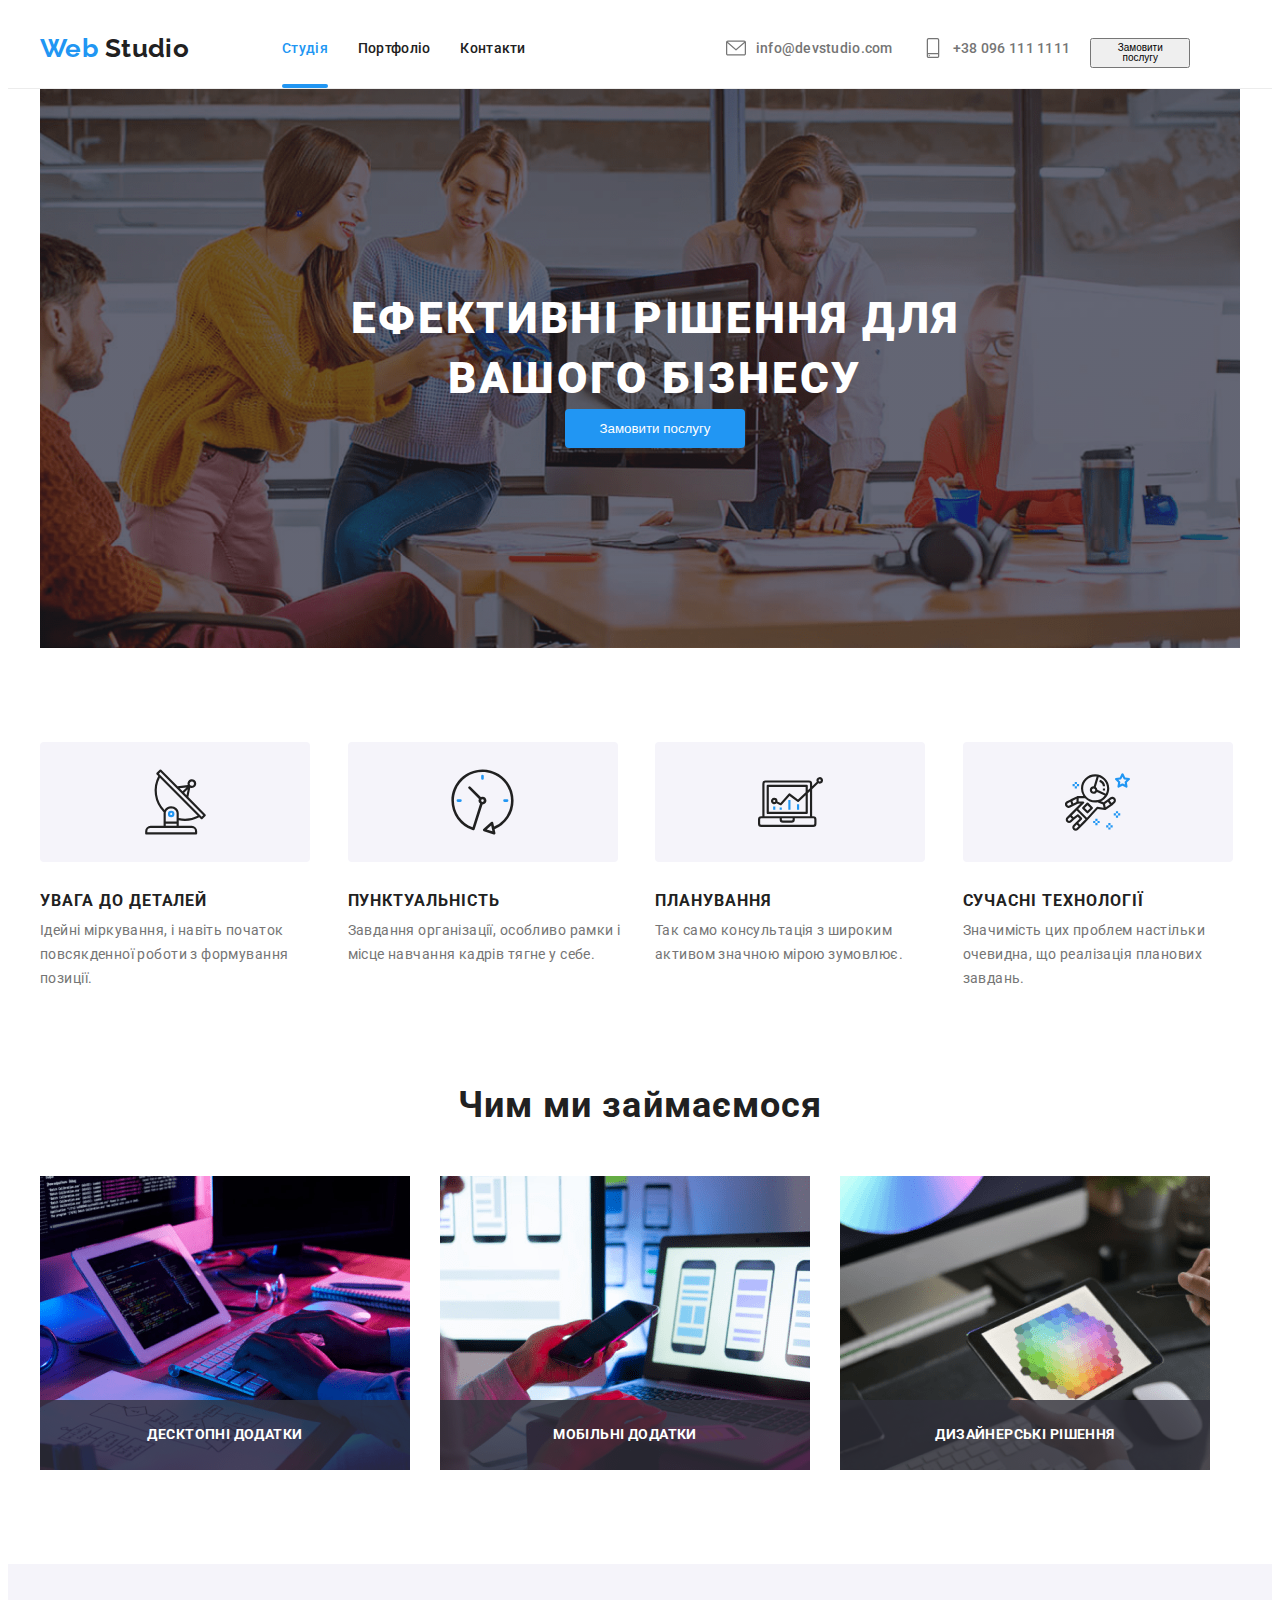
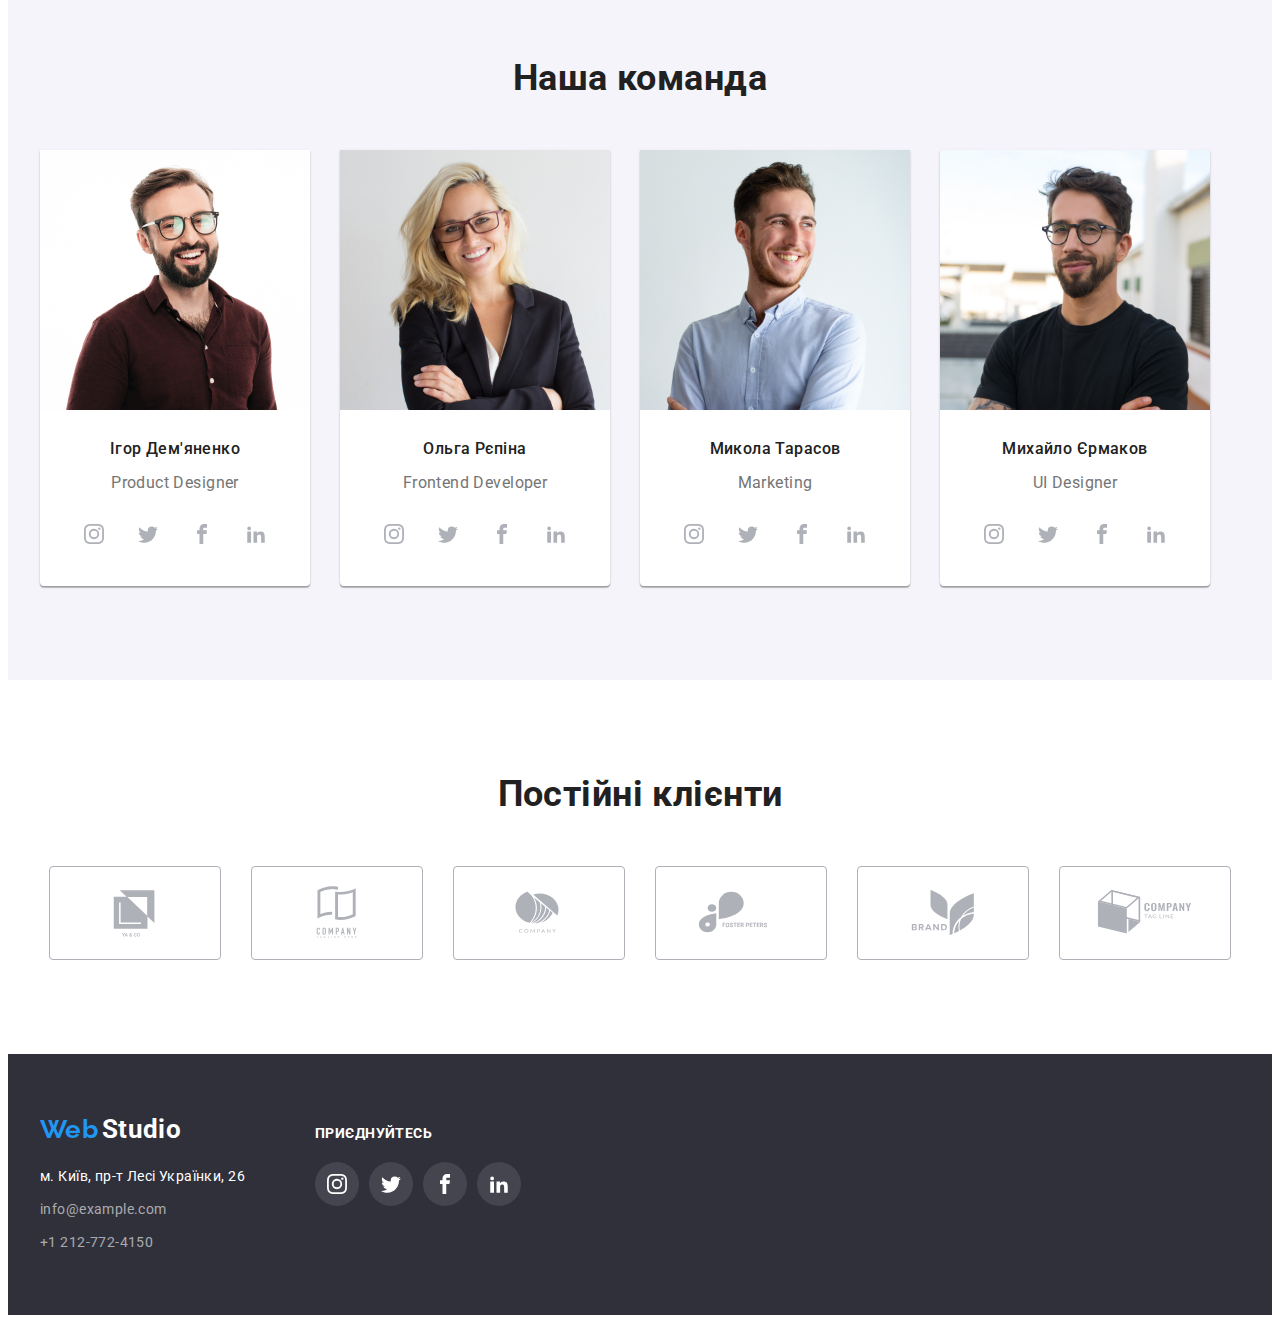
==== index.html @ b45fc56d "?" ====
<!DOCTYPE html>
<html lang="uk">

<head>
    <meta charset="UTF-8">
    <meta http-equiv="X-UA-Compatible" content="IE=edge">
    <meta name="viewport" content="width=device-width, initial-scale=1.0">
    <title>Web Studio</title>
    <link rel="website icon" type="png" href="./1789237.png">
    <link rel="preconnect" href="https://fonts.googleapis.com" />
    <link rel="preconnect" href="https://fonts.gstatic.com" crossorigin />
    <link href="https://fonts.googleapis.com/css2?family=Raleway:wght@700&family=Roboto:wght@400;500;700&display=swap"
        rel="stylesheet" />
    <link rel="preconnect" href="https://fonts.googleapis.com" />
    <link rel="preconnect" href="https://fonts.gstatic.com" crossorigin />
    <link href="https://fonts.googleapis.com/css2?family=Roboto:wght@400;500;700&display=swap" rel="stylesheet" />
    <link rel="stylesheet" href="https://cdnjs.cloudflare.com/ajax/libs/modern-normalize/1.1.0/modern-normalize.min.css"
        integrity="sha512-wpPYUAdjBVSE4KJnH1VR1HeZfpl1ub8YT/NKx4PuQ5NmX2tKuGu6U/JRp5y+Y8XG2tV+wKQpNHVUX03MfMFn9Q=="
        crossorigin="anonymous" referrerpolicy="no-referrer" />
    <link rel="stylesheet" href="./css/styles.css" />
</head>

<body>

    <header class="header header-port">
        <div class="container header-main">
            <nav class="navigation">
                <a class="logo-header" href="#">
                    <span class="logo-header-blue">Web</span>
                    <span class="logo-header-black">Studio</span>
                </a>
                <ul class="list-header">
                    <li class="list-item"><a class="header-link current" href="./index.html">Студія</a></li>
                    <li class="list-item"><a class="header-link" href="./portfolio.html">Портфоліо</a></li>
                    <li class="list-item"><a class="header-link" href="">Контакти</a></li>
                </ul>
            </nav>
            <ul class="list-header-contacts">
                <li class="cont-pic-list list-item">
                    <a href="" class="contacts-icon-link">
                        <svg class="contacts-icon" width="20" height="20">
                            <use href="./images/icons.svg#icon-envelope"></use>
                        </svg>
                    </a>
                    <div class="">
                        <a class="contact-mail" href="mailto:info@devstudio.com">info@devstudio.com</a>
                    </div>
                </li>
                <li class="cont-pic-list list-item">
                    <a href="" class="contacts-icon-link">
                        <svg class="contacts-icon" width="20" height="20">
                            <use href="./images/icons.svg#icon-smartphone"></use>
                        </svg>
                    </a>
                    <div class="">
                        <a class="contact-number" href="tel:+380961111111">+38 096 111 1111</a>

                    </div>
                </li>
            </ul>
            <button class="header-btn" data-modal-open type="button">Замовити послугу</button>
        </div>
    </header>
    <main>
        <section class="hero">
            <div class="container">
                <h1 class="title-first">ЕФЕКТИВНІ РІШЕННЯ ДЛЯ ВАШОГО БІЗНЕСУ</h1>
                <button class="btn-main-index" type="button">Замовити послугу</button>
            </div>
        </section>
        <section class="benefits section">
            <div class="hero-benefits container">
                <ul class="benefits-list">
                    <li class="list-item">
                        <div class="benefits-image">
                            <svg class="benefits-icon" width="65" height="70">
                                <use href="./images/icons.svg#icon-anthene"></use>
                            </svg>
                        </div>
                        <h3 class="title-benefits">УВАГА ДО ДЕТАЛЕЙ</h3>
                        <p class="sub-title">Ідейні міркування, і навіть початок повсякденної роботи з формування
                            позиції.
                        </p>
                    </li>
                    <li class="list-item">
                        <div class="benefits-image">
                            <svg class="benefits-icon" width="65" height="70">
                                <use href="./images/icons.svg#icon-clock"></use>
                            </svg>
                        </div>
                        <h3 class="title-benefits">ПУНКТУАЛЬНІСТЬ</h3>
                        <p class="sub-title">Завдання організації, особливо рамки і місце навчання кадрів тягне у себе.
                        </p>
                    </li>
                    <li class="list-item">
                        <div class="benefits-image">
                            <svg class="benefits-icon" width="65" height="70">
                                <use href="./images/icons.svg#icon-diagram"></use>
                            </svg>
                        </div>
                        <h3 class="title-benefits">ПЛАНУВАННЯ</h3>
                        <p class="sub-title">Так само консультація з широким активом значною мірою зумовлює.
                        </p>
                    </li>
                    <li class="list-item">
                        <div class="benefits-image">
                            <svg class="benefits-icon" width="65" height="70">
                                <use href="./images/icons.svg#icon-astronaut"></use>
                            </svg>
                        </div>
                        <h3 class="title-benefits">СУЧАСНІ ТЕХНОЛОГІЇ</h3>
                        <p class="sub-title">Значимість цих проблем настільки очевидна, що реалізація планових завдань.
                        </p>
                    </li>
                </ul>
            </div>
        </section>
        <section class="services section">
            <div class="hero-services container">
                <h2 class="title-services">Чим ми займаємося</h2>
                <ul class="services-list">
                    <li class="list-item-services">
                        <div class="image-index-wrap">
                            <img src="./images/what-we-do-1.png" alt="what we do" class="photo" width="370">
                            <p class="image-text-index">
                                Десктопні додатки
                            </p>
                        </div>
                    </li>
                    <li class="list-item-services">
                        <div class="image-index-wrap">
                            <img src="./images/what-we-do-2.png" alt="what we do" class="photo" width="370">
                            <p class="image-text-index">
                                Мобільні додатки
                            </p>
                        </div>
                    </li>
                    <li class="list-item-services">
                        <div class="image-index-wrap">
                            <img src="./images/what-we-do-3.png" alt="what we do" class="photo" width="370">
                            <p class="image-text-index">
                                Дизайнерські рішення
                            </p>
                        </div>
                    </li>
                </ul>
            </div>
        </section>
        <section class="hero-team section">
            <div class="container">
                <h2 class="title-team">Наша команда</h2>
                <ul class="list-team">
                    <li class="list-item-team"> <img src="./images/our-team-1.png" alt="our team" class="photo"
                            width="270">
                        <div class="team-box-items">
                            <h3 class="team-title-name">Ігор Дем'яненко</h3>
                            <p class="sub-title">Product Designer</p>
                        </div>
                        <ul class="team-soc-list">
                            <li class="team-soc-item">
                                <a href="" class="team-soc-link">
                                    <svg class="team-soc-icon" width="20" height="20">
                                        <use href="./images/icons.svg#icon-instagram"></use>
                                    </svg>
                                </a>
                            </li>
                            <li class="team-soc-item">
                                <a href="" class="team-soc-link">
                                    <svg class="team-soc-icon" width="20" height="20">
                                        <use href="./images/icons.svg#icon-twitter"></use>
                                    </svg>
                                </a>
                            </li>
                            <li class="team-soc-item">
                                <a href="" class="team-soc-link">
                                    <svg class="team-soc-icon" width="20" height="20">
                                        <use href="./images/icons.svg#icon-facebook"></use>
                                    </svg>
                                </a>
                            </li>
                            <li class="team-soc-item">
                                <a href="" class="team-soc-link">
                                    <svg class="team-soc-icon" width="20" height="20">
                                        <use href="./images/icons.svg#icon-linkedin"></use>
                                    </svg>
                                </a>
                            </li>
                        </ul>
                    </li>
                    <li class="list-item-team"><img src="./images/our-team-2.png" alt="our team" class="photo"
                            width="270">
                        <div class="team-box-items">
                            <h3 class="team-title-name">Ольга Рєпіна</h3>
                            <p class="sub-title">Frontend Developer</p>
                        </div>
                        <ul class="team-soc-list">
                            <li class="team-soc-item">
                                <a href="" class="team-soc-link">
                                    <svg class="team-soc-icon" width="20" height="20">
                                        <use href="./images/icons.svg#icon-instagram"></use>
                                    </svg>
                                </a>
                            </li>
                            <li class="team-soc-item">
                                <a href="" class="team-soc-link">
                                    <svg class="team-soc-icon" width="20" height="20">
                                        <use href="./images/icons.svg#icon-twitter"></use>
                                    </svg>
                                </a>
                            </li>
                            <li class="team-soc-item">
                                <a href="" class="team-soc-link">
                                    <svg class="team-soc-icon" width="20" height="20">
                                        <use href="./images/icons.svg#icon-facebook"></use>
                                    </svg>
                                </a>
                            </li>
                            <li class="team-soc-item">
                                <a href="" class="team-soc-link">
                                    <svg class="team-soc-icon" width="20" height="20">
                                        <use href="./images/icons.svg#icon-linkedin"></use>
                                    </svg>
                                </a>
                            </li>
                        </ul>
                    </li>
                    <li class="list-item-team"> <img src="./images/our-team-3.png" alt="our team" class="photo"
                            width="270">
                        <div class="team-box-items">
                            <h3 class="team-title-name">Микола Тарасов</h3>
                            <p class="sub-title">Marketing</p>
                        </div>
                        <ul class="team-soc-list">
                            <li class="team-soc-item">
                                <a href="" class="team-soc-link">
                                    <svg class="team-soc-icon" width="20" height="20">
                                        <use href="./images/icons.svg#icon-instagram"></use>
                                    </svg>
                                </a>
                            </li>
                            <li class="team-soc-item">
                                <a href="" class="team-soc-link">
                                    <svg class="team-soc-icon" width="20" height="20">
                                        <use href="./images/icons.svg#icon-twitter"></use>
                                    </svg>
                                </a>
                            </li>
                            <li class="team-soc-item">
                                <a href="" class="team-soc-link">
                                    <svg class="team-soc-icon" width="20" height="20">
                                        <use href="./images/icons.svg#icon-facebook"></use>
                                    </svg>
                                </a>
                            </li>
                            <li class="team-soc-item">
                                <a href="" class="team-soc-link">
                                    <svg class="team-soc-icon" width="20" height="20">
                                        <use href="./images/icons.svg#icon-linkedin"></use>
                                    </svg>
                                </a>
                            </li>
                        </ul>
                    </li>
                    <li class="list-item-team"><img src="./images/our-team-4.png" alt="our team" class="photo"
                            width="270">
                        <div class="team-box-items">
                            <h3 class="team-title-name">Михайло Єрмаков</h3>
                            <p class="sub-title">UI Designer</p>
                        </div>
                        <ul class="team-soc-list">
                            <li class="team-soc-item">
                                <a href="" class="team-soc-link">
                                    <svg class="team-soc-icon" width="20" height="20">
                                        <use href="./images/icons.svg#icon-instagram"></use>
                                    </svg>
                                </a>
                            </li>
                            <li class="team-soc-item">
                                <a href="" class="team-soc-link">
                                    <svg class="team-soc-icon" width="20" height="20">
                                        <use href="./images/icons.svg#icon-twitter"></use>
                                    </svg>
                                </a>
                            </li>
                            <li class="team-soc-item">
                                <a href="" class="team-soc-link">
                                    <svg class="team-soc-icon" width="20" height="20">
                                        <use href="./images/icons.svg#icon-facebook"></use>
                                    </svg>
                                </a>
                            </li>
                            <li class="team-soc-item">
                                <a href="" class="team-soc-link">
                                    <svg class="team-soc-icon" width="20" height="20">
                                        <use href="./images/icons.svg#icon-linkedin"></use>
                                    </svg>
                                </a>
                            </li>
                        </ul>
                    </li>
                </ul>
            </div>
        </section>
        <section class="hero-clients section">
            <div class="container">
                <h2 class="title-clients title-team">Постійні клієнти</h2>
                <ul class="clients-list ">
                    <li class="clients-logo-item list-item">
                        <a href="" class="clients-logo-link">
                            <svg class="clients-logo" width="106" height="60">
                                <use href="./images/icons.svg#icon-Logo-client-1"></use>
                            </svg>
                        </a>
                    </li>
                    <li class="clients-logo-item list-item">
                        <a href="" class="clients-logo-link">
                            <svg class="clients-logo" width="106" height="60">
                                <use href="./images/icons.svg#icon-Logo-client-2"></use>
                            </svg>
                        </a>
                    </li>
                    <li class="clients-logo-item list-item">
                        <a href="" class="clients-logo-link">
                            <svg class="clients-logo" width="106" height="60">
                                <use href="./images/icons.svg#icon-Logo-client-3"></use>
                            </svg>
                        </a>
                    </li>
                    <li class="clients-logo-item list-item">
                        <a href="" class="clients-logo-link">
                            <svg class="clients-logo" width="106" height="60">
                                <use href="./images/icons.svg#icon-Logo-client-4"></use>
                            </svg>
                        </a>
                    </li>
                    <li class="clients-logo-item list-item">
                        <a href="" class="clients-logo-link">
                            <svg class="clients-logo" width="106" height="60">
                                <use href="./images/icons.svg#icon-Logo-client-5"></use>
                            </svg>
                        </a>
                    </li>
                    <li class="clients-logo-item list-item">
                        <a href="" class="clients-logo-link">
                            <svg class="clients-logo" width="106" height="60">
                                <use href="./images/icons.svg#icon-Logo-client-6"></use>
                            </svg>
                        </a>
                    </li>
                </ul>
            </div>
        </section>
    </main>
    <footer class="footer">
        <div class="container footer-container">
            <div class="footer-contacts">
                <a class="logo-footer" href="#">
                    <span class="logo-footer-blue">Web</span>
                    <span class="logo-footer-white">Studio</span>
                </a>
                <address class="address-footer">
                    <p class="address">
                        м. Київ, пр-т Лесі Українки, 26
                    </p>
                    <ul class="list-footer">
                        <li class="list-item-footer">
                            <a class="contact-mail-footer" href="mailto:info@example.com">info@example.com</a>
                        </li>
                        <li class="list-item-footer">
                            <a class="contact-number-footer" href="tel:+12127724150">+1 212-772-4150 </a>
                        </li>
                    </ul>
                </address>
            </div>
            <div class="footer-soc">
                <p class="title-soc-footer title">ПРИЄДНУЙТЕСЬ</p>
                <ul class="team-soc-list">
                    <li class="team-soc-item">
                        <a href="" class="team-soc-link">
                            <svg class="team-soc-icon-footer" width="20" height="20">
                                <use href="./images/icons.svg#icon-instagram"></use>
                            </svg>
                        </a>
                    </li>
                    <li class="team-soc-item">
                        <a href="" class="team-soc-link">
                            <svg class="team-soc-icon-footer" width="20" height="20">
                                <use href="./images/icons.svg#icon-twitter"></use>
                            </svg>
                        </a>
                    </li>
                    <li class="team-soc-item">
                        <a href="" class="team-soc-link">
                            <svg class="team-soc-icon-footer" width="20" height="20">
                                <use href="./images/icons.svg#icon-facebook"></use>
                            </svg>
                        </a>
                    </li>
                    <li class="team-soc-item">
                        <a href="" class="team-soc-link">
                            <svg class="team-soc-icon-footer" width="20" height="20">
                                <use href="./images/icons.svg#icon-linkedin"></use>
                            </svg>
                        </a>
                    </li>
                </ul>
            </div>
        </div>
    </footer>
    <div class="backdrop is-hidden" data-modal>
        <div class="modal">
            <button type="button" class="modal-close" data-modal-close>
                <img src="./images/close-black-18dp (2) 1.svg" alt="close">
            </button>
        </div>
    </div>
    <script src="./js/modal.js"></script>
</body>

</html>
---- css/styles.css ----
:root {
  --main-text-color: #212121;
  --sub-text-color: #ffffff;
  --text-contact: #757575;
  --text-hover-color: #2196f3;
}

p,
h1,
h2,
h3,
h4,
h5,
h6 {
  margin: 0;
}

ul,
ol {
  margin: 0;
  padding-left: 0;
}

li {
  line-height: initial;
}

button {
  cursor: pointer;
}

address {
  font-style: normal;
}

body {
  font-family: "Roboto", sans-serif;
  font-size: 14px;
  letter-spacing: 0.03em;
  color: var(--main-text-color);
}

a {
  text-decoration: none;
}

img {
  display: block;
}

.bg::selection {
  background-color: red;
}

/* ----------------HEADER----------------- */

.header {
  height: 80px;
  display: flex;
}

.header-port {
  border-bottom: 1px solid #ececec;
}

.container {
  width: 1200px;
  padding-left: 15px;
  padding-right: 15px;
  margin: 0 auto;
  /* outline: 2px solid red; */
}

.header-main {
  display: flex;
}

.section {
  padding-top: 94px;
  padding-bottom: 94px;
}

.navigation {
  display: flex;
  align-items: center;
}

.logo-header {
  font-family: "Raleway", sans-serif;
  font-style: normal;
  font-weight: 700;
  font-size: 26px;
  line-height: 1.19;
  background-color: transparent;
  margin-right: 93px;
}

.logo-header-blue {
  color: var(--text-hover-color);
}

.logo-header-black {
  color: var(--main-text-color);
}

/* .logo-header-black, 
.logo-footer-blue:hover,
:focus { 
  color: none;
  background-color: transparent;
} */

.list-item {
  list-style: none;
  background-color: none;
}

.header-link {
  font-family: "Roboto", sans-serif;
  font-style: normal;
  font-weight: 500;
  line-height: 1.14;
  letter-spacing: 0.02em;
  color: var(--main-text-color);
  background-color: transparent;
}

.header-link:hover,
:focus {
  fill: var(--text-hover-color);
  background-color: transparent;
}

.header-link.current {
  color: var(--text-hover-color);
  list-style: none;
  background-color: none;
  position: relative;
}

.header-link.current::after {
  content: "";
  background-color: var(--text-hover-color);
  width: 100%;
  height: 4px;
  left: 0px;
  bottom: -32px;
  border-radius: 2px;
  position: absolute;
}

.cont-pic-list:hover .contacts-icon,
.cont-pic-list:focus .contacts-icon {
  fill: var(--text-hover-color);
  background-color: transparent;
}

/* .contacts-icon-link:hover
.contacts-icon-link:focus {
  fill: var(--text-hover-color);
  background-color: transparent;
}

.contacts-icon-link:hover .contacts-icon,
.contacts-icon-link:focus .contacts-icon {
  fill: var(--text-hover-color);
  background-color: transparent;
}

.contacts-icon:hover,
.contacts-icon:focus {
  fill: var(--text-hover-color);
  background-color: transparent;
} */

.list-header {
  display: flex;
  gap: 30px;
  text-align: center;
}

.list-header-contacts {
  display: flex;
  align-items: center;
  /* gap: 50px; */
  margin-left: 200px;
  justify-content: flex-end;
}

/* .list-header-contacts,
.list-item:hover,
:focus {
  color: var(--text-hover-color);
  background-color: transparent;
} */

.contact-mail,
.contact-number {
  font-weight: 500;
  letter-spacing: 0.02em;
  color: var(--text-contact);
  fill: currentColor;
}

.contact-mail {
  margin-right: 30px;
}

/* .contact-image {
  text-align: center;
  display: flex;
  align-items: center;
  gap: 10px;
  color: var(--text-contact);
  fill: currentColor;
} */

/* .list-item:hover,
.list-item:focus {
  color: var(--text-hover-color);
  background-color: transparent;
} */

.list-item:hover .contact-mail,
.list-item:focus .contact-mail {
  color: var(--text-hover-color);
  background-color: transparent;
}

.list-item:hover .contact-number,
.list-item:focus .contact-number {
  color: var(--text-hover-color);
  background-color: transparent;
}

.cont-pic-list {
  display: flex;
  align-items: center;
  justify-content: center;
  gap: 10px;
  fill: currentColor;
}

/* .cont-pic-list:hover .contacts-icon,
.cont-pic-list:focus .contacts-icon {
  color: var(--text-hover-color);
  background-color: transparent;
} */

.contacts-icon-link:hover,
.contacts-icon-link:focus {
  fill: var(--text-hover-color);
}

.cont-pic-list:hover,
.cont-pic-list:focus {
  fill: var(--text-hover-color);
}

.contacts-icon-link:hover .contacts-icon,
.contacts-icon-link:focus .contacts-icon {
  fill: var(--text-hover-color);
}

.contacts-icon {
  /* width: 16px;
  height: 12px; */
  text-align: center;
  display: flex;
  align-items: center;
  gap: 10px;
  fill: var(--text-contact);
}

.header-btn {
  font-weight: 400;
  font-size: 10px;
  line-height: 1;
  text-align: center;
  cursor: pointer;
  /* border-radius: 4px; */
  /* text-align: center; */
  display: flex;
  align-items: center;
  gap: 10px;
  fill: var(--text-contact);
  height: 30px;
  width: 100px;
  padding: 10px 12px;
  margin: 30px 20px;
}

.header-btn:hover,
.header-btn:focus {
  color: var(--sub-text-color);
  background-color: var(--text-hover-color);
}

/* .header-main:hover .header-btn,
.header-main:focus .header-btn {
  fill: var(--text-hover-color);
} */

/* --------------HERO---------------- */

.hero {
  padding: 200px 0px 200px;
  text-align: center;
  background-color: #2f303a;
  background-image: linear-gradient(
      rgba(47, 48, 58, 0.4),
      rgba(47, 48, 58, 0.4)
    ),
    url(../images/bg-index-hero.png);
  background-size: cover;
  background-position: center;
  background-repeat: no-repeat;
  width: 1200px;
  justify-content: center;
  align-items: center;
  margin: 0 auto;
}

.title-first {
  font-style: normal;
  font-weight: 900;
  font-size: 44px;
  line-height: 1.36;
  letter-spacing: 0.06em;
  text-transform: uppercase;
  color: #ffffff;
  max-width: 696px;
  margin: auto;
}

.btn-main-index {
  margin-top: 30px;
  text-align: center;
  padding: 10px 32px;
  color: var(--sub-text-color);
  background-color: var(--text-hover-color);
  border-color: transparent;
  border-radius: 4px;
  margin: 0 auto;
  display: block;
}

.visually-hidden {
  position: absolute;
  width: 1px;
  height: 1px;
  margin: -1px;
  border: 0;
  padding: 0;

  white-space: nowrap;
  clip-path: inset(100%);
  clip: rect(0 0 0 0);
  overflow: hidden;
}

.btn-main-wrap {
  display: flex;
  gap: 8px;
  justify-content: center;
  margin-top: 94px;
  margin-bottom: 56px;
}

.btn-main {
  padding: 6px 22px;
}

.btn-main {
  font-family: "Roboto", sans-serif;
  font-style: normal;
  font-weight: 500;
  font-size: 16px;
  line-height: 1.62;
  text-align: center;
  color: var(--main-text-color);
  cursor: pointer;
  background-color: #f5f4fa;
  border-radius: 4px;
  border-color: transparent;
}

.btn-main:hover,
:focus {
  color: var(--text-hover-color);
  background-color: transparent;
  color: var(--sub-text-color);
  background-color: var(--text-hover-color);
  box-shadow: 0px 3px 1px rgba(0, 0, 0, 0.1), 0px 1px 2px rgba(0, 0, 0, 0.08),
    0px 2px 2px rgba(0, 0, 0, 0.12);
}

/* ----------------------BENEFITS------------------------ */

.pictures-wrap {
  display: flex;
  gap: 30px;
  justify-content: center;
  flex-wrap: wrap;
  align-items: center;
  margin-bottom: 94px;
}

.list-item-portfolio {
  list-style: none;
  background: #ffffff;
  width: 370px;
}

.portfolio-item-link {
  display: block;
}

.portfolio-item-link:hover,
:focus {
  box-shadow: 0px 1px 1px rgba(0, 0, 0, 0.12), 0px 4px 4px rgba(0, 0, 0, 0.06),
    1px 4px 6px rgba(0, 0, 0, 0.16);
}

.portfolio-item-link:hover .image-text-port {
  transform: translateY(0%);
}

.image-text-wrap {
  position: relative;
  overflow: hidden;
}

.image-text-port {
  position: absolute;
  top: 0;
  left: 0;
  color: var(--sub-text-color);
  background-color: rgba(33, 150, 243, 0.9);
  font-weight: 400;
  font-size: 18px;
  line-height: calc(28 / 18);
  padding: 63px 24px;
  height: 100%;
  transform: translateY(100%);
  transition: transform 250ms cubic-bezier(0.4, 0, 0.2, 1);
}

.item-wrap {
  padding: 20px 24px;
  border: 1px solid #eeeeee;
  border-top: 0;
}

.title-port {
  font-weight: 700;
  font-size: 18px;
  line-height: 2;
  letter-spacing: 0.06em;
  color: var(--main-text-color);
}

.sub-title-port {
  margin-top: 4px;
  font-weight: 400;
  font-size: 16px;
  line-height: 1.8;
  color: var(--text-contact);
}

.benefits-list {
  display: flex;
  column-gap: 30px;
}

.benefits-image {
  width: 270px;
  height: 120px;
  background-color: #f5f4fa;
  border-radius: 4px;
  justify-content: center;
  align-items: center;
  display: flex;
  margin-bottom: 30px;
}

.benefits-icon-link {
  align-items: center;
  justify-content: center;
  width: 270px;
  height: 120px;
}

.title-benefits {
  margin-bottom: 10px;
  font-size: 16px;
  font-style: normal;
  font-weight: 700;
  line-height: 1.1;
  letter-spacing: 0.06em;
  color: var(--main-text-color);
}

/* .benefits-list::before {
  content: '';
  width: 270px;
  height: 120px;
  left: 215px;
  top: 774px;
  background: #F5F4FA;
  border-radius: 4px;
  background-image: url(../images/antenna\ 1.png);
  background-size: cover;
} */

.sub-title {
  font-style: normal;
  font-weight: 400;
  line-height: 1.7;
  color: var(--text-contact);
  max-width: 322px;
}

/* -----------------SERVICES-------------------- */

.services {
  padding-top: 0;
}

.services-list {
  display: flex;
  column-gap: 30px;
  list-style: none;
}

.title-services {
  font-weight: 700;
  font-size: 36px;
  line-height: 1.16;
  text-align: center;
  letter-spacing: 0.03em;
  color: var(--main-text-color);
  padding-bottom: 50px;
}

.image-index-wrap {
  /* transform: translateX(0%); */
  position: relative;
  /* width: 370px;
  height: -60px; */
}

.image-text-index {
  font-style: normal;
  font-weight: 700;
  font-size: 14px;
  line-height: 1.14;
  text-align: center;
  text-transform: uppercase;
  color: var(--sub-text-color);
  background-color: rgba(47, 48, 58, 0.8);
  position: absolute;
  bottom: 0;
  left: 0;
  width: 100%;
  padding: 27px 0;
}

/* ---------------TEAM-------------- */

.hero-team {
  background: #f5f4fa;
  padding-bottom: 94px;
}

.title-team {
  font-weight: 700;
  font-size: 36px;
  line-height: 1.16;
  text-align: center;
  color: var(--main-text-color);
  margin-bottom: 50px;
}

.list-team {
  display: flex;
  column-gap: 30px;
  list-style: none;
}
/* 
.list-item-team {
}
.photo {
} */

.team-box-items {
  padding-top: 30px;
  padding-bottom: 16px;
  text-align: center;
}

.team-title-name {
  font-weight: 500;
  font-size: 16px;
  line-height: 1.18;
  text-align: center;
  color: var(--main-text-color);
  margin-bottom: 10px;
}

.list-item-team {
  font-weight: 500;
  font-size: 16px;
  line-height: 1.18;
  text-align: center;
  color: var(--main-text-color);
  background: var(--sub-text-color);
  box-shadow: 0px 1px 3px rgba(0, 0, 0, 0.12), 0px 1px 1px rgba(0, 0, 0, 0.14),
    0px 2px 1px rgba(0, 0, 0, 0.2);
  border-radius: 0px 0px 4px 4px;
}

/* .team-soc-link {
  
  display: flex;
  align-items: center;
  justify-content: center;
  
} */

.team-soc-list {
  list-style: none;
  display: flex;
  justify-content: center;
  gap: 10px;
  margin-bottom: 30px;
}

.team-soc-item {
  width: 44px;
  height: 44px;
  justify-content: center;
  gap: 10px;
  /* fill: #AFB1B8; */
}

.team-soc-link {
  width: 100%;
  height: 100%;
  display: flex;
  align-items: center;
  justify-content: center;
  border-radius: 50%;
  /* fill: #AFB1B8; */
}

.team-soc-icon {
  fill: #afb1b8;
}

.team-soc-link {
}

.team-soc-link:hover,
.team-soc-link:focus {
  fill: var(--sub-text-color);
  background-color: var(--text-hover-color);
}

.team-soc-link:hover .team-soc-icon,
.team-soc-link:focus .team-soc-icon {
  fill: var(--sub-text-color);
}

/* -----------------CLIENTS------------- */

.clients-list {
  display: flex;
  justify-content: center;
  gap: 30px;
}

/* .clients-logo-item:hover,
.clients-logo-item:focus {
    fill: var(--text-hover-color);
  } 

  .clients-logo-item:hover .clients-logo,
  .clients-logo-item:focus .clients-logo {
    fill: var(--text-hover-color);
} */

.clients-logo-link {
  width: 170px;
  height: 92px;
  border: 1px solid #afb1b8;
  border-radius: 4px;
  display: flex;
  justify-content: center;
  align-items: center;
}

.clients-logo-link:hover,
.clients-logo-link:focus {
  border-color: var(--text-hover-color);
  fill: var(--text-hover-color);
}

.clients-logo {
  fill: #afb1b8;
}

.clients-logo-link:hover .clients-logo,
.clients-logo-link:focus .clients-logo {
  fill: var(--text-hover-color);
  background-color: transparent;
}

.clients-logo:hover,
:focus {
  fill: var(--text-hover-color);
}

/* ---------------CONTACTS------------------- */

.footer {
  background-color: #2f303a;
  padding-top: 60px;
  padding-bottom: 60px;
}

.footer-contacts {
}

.logo-footer-blue {
  font-family: "Raleway", sans-serif;
  font-style: normal;
  font-weight: 700;
  font-size: 26px;
  line-height: 1.19;
  color: var(--text-hover-color);
}

.logo-footer-white {
  font-weight: 700;
  font-size: 26px;
  line-height: 1.19;
  color: var(--text-hover-color);
  color: var(--sub-text-color);
}

.address {
  font-weight: 400;
  line-height: 1.71;
  color: var(--sub-text-color);
  font-style: normal;
  margin-top: 20px;
  margin-bottom: 9px;
}

.list-item-footer:not(:last-child) {
  margin-bottom: 9px;
}

.list-item-footer {
  list-style: none;
}

.contact-mail-footer,
.contact-number-footer {
  font-weight: 400;
  line-height: 1.71;
  color: rgba(255, 255, 255, 0.6);
}
/* ------SOC LINKS----------------- */

.footer-container {
  display: flex;
  align-items: baseline;
}

.footer-contacts {
  justify-content: start;
  align-items: center;
}

.footer-soc {
  flex-direction: column;
  align-content: center;
  /* align-items: center; */
  display: flex;
  margin-left: 70px;
}

.title-soc-footer {
  font-family: "Roboto", sans-serif;
  font-weight: 700;
  line-height: 1.14;
  text-transform: uppercase;
  color: var(--sub-text-color);
  margin-bottom: 20px;
  justify-content: flex;
}
.team-soc-list {
  align-content: center;
  align-items: center;
  display: flex;
}

.team-soc-item {
  align-content: center;
  align-items: center;
  background: rgba(255, 255, 255, 0.1);
  border-radius: 50%;
}
.team-soc-link {
  fill: var(--sub-text-color);
}
.team-soc-icon-footer {
  align-content: center;
  align-items: center;
  display: flex;
  fill: var(--sub-text-color);
}

/* ------------------MODAL/BACKDROP------------------------------- */

.backdrop {
  width: 100%;
  height: 100%;
  position: fixed;
  top: 0;
  background-color: rgba(0, 0, 0, 0.2);
  transition: opacity 300ms linear, 
  visibility 300ms linear;
}

.modal {
  width: 528px;
  min-height: 581px;
  background: var(--sub-text-color);
  box-shadow: 0px 1px 3px rgba(0, 0, 0, 0.12), 
  0px 1px 1px rgba(0, 0, 0, 0.14),
  0px 2px 1px rgba(0, 0, 0, 0.2);
  border-radius: 4px;
  position: absolute;
  top: 50%;
  left: 50%;
  transform: translate(-50%, -50%) scaleZ(1);
  transition: transform 300ms linear;
}

.backdrop.is-hidden .modal {
  transform: translate(-50%, -50%) scaleZ(0);
}

.modal-close {
  width: 30px;
  height: 30px;
  background: var(--sub-text-color);
  border: 1px solid rgba(0, 0, 0, 0.1);
  border-radius: 50%;
  position: absolute;
  top: 8px;
  right: 8px;
}

.is-hidden {
  opacity: 0;
  pointer-events: none;
  visibility: hidden;
}
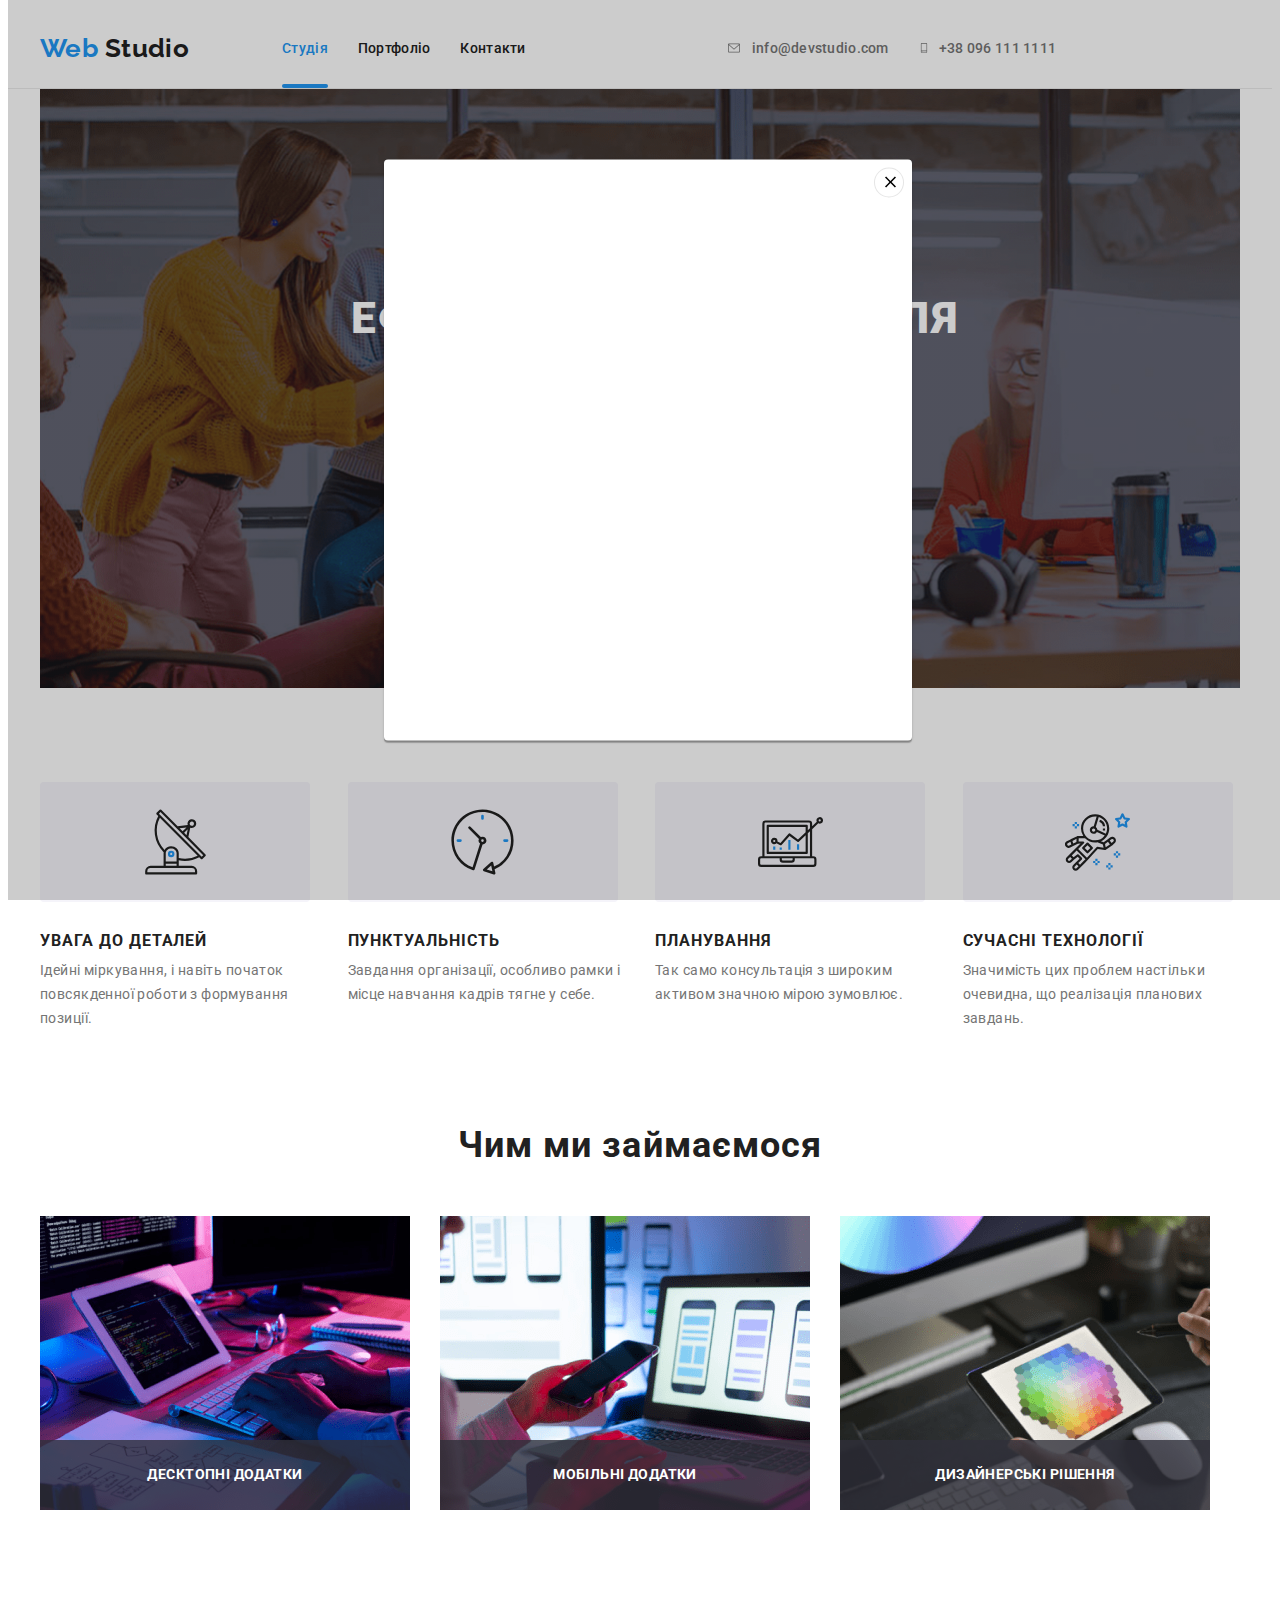
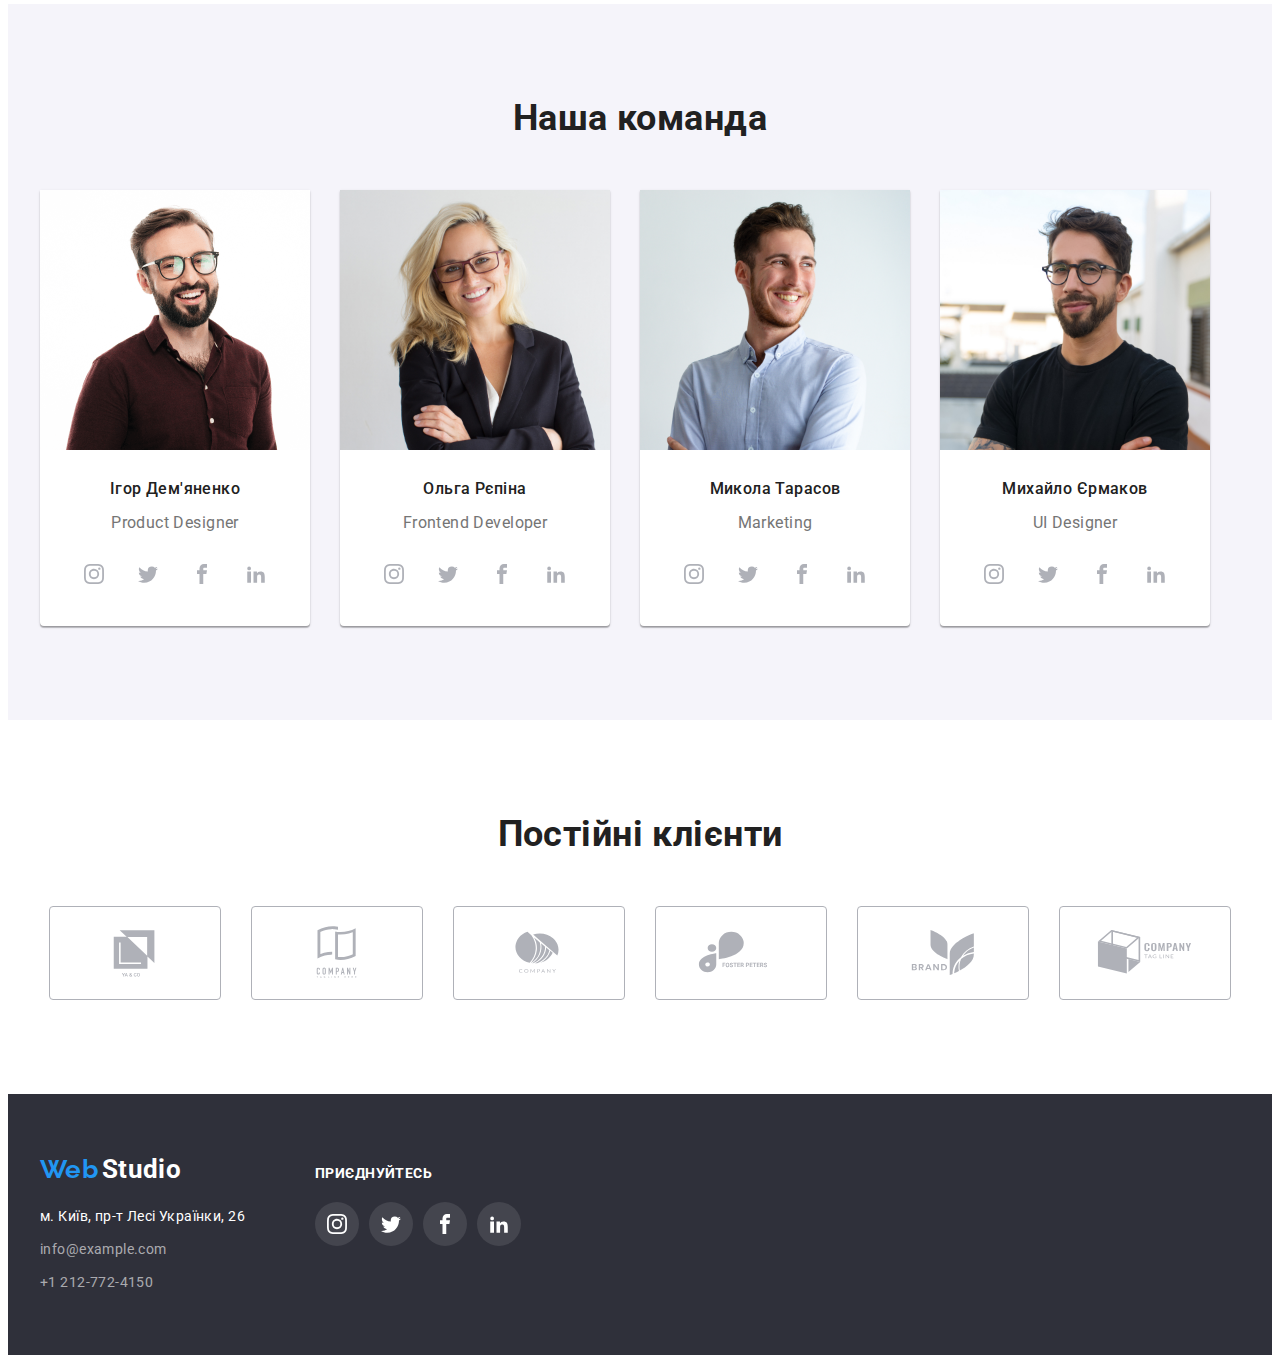
==== commit d6bc89af: "13?" ====
--- a/index.html
+++ b/index.html
@@ -38,7 +38,7 @@
             <ul class="list-header-contacts">
                 <li class="cont-pic-list list-item">
                     <a href="" class="contacts-icon-link">
-                        <svg class="contacts-icon" width="20" height="20">
+                        <svg class="contacts-icon" width="16" height="12">
                             <use href="./images/icons.svg#icon-envelope"></use>
                         </svg>
                     </a>
@@ -48,7 +48,7 @@
                 </li>
                 <li class="cont-pic-list list-item">
                     <a href="" class="contacts-icon-link">
-                        <svg class="contacts-icon" width="20" height="20">
+                        <svg class="contacts-icon" width="10" height="16">
                             <use href="./images/icons.svg#icon-smartphone"></use>
                         </svg>
                     </a>
@@ -58,7 +58,7 @@
                     </div>
                 </li>
             </ul>
-            <button class="header-btn" data-modal-open type="button">Замовити послугу</button>
+            <!-- <button class="header-btn" data-modal-open type="button">Замовити послугу</button> -->
         </div>
     </header>
     <main>
@@ -407,7 +407,7 @@
             </div>
         </div>
     </footer>
-    <div class="backdrop is-hidden" data-modal>
+    <div class="backdrop" data-modal>
         <div class="modal">
             <button type="button" class="modal-close" data-modal-close>
                 <img src="./images/close-black-18dp (2) 1.svg" alt="close">
--- a/css/styles.css
+++ b/css/styles.css
@@ -123,11 +123,12 @@
   letter-spacing: 0.02em;
   color: var(--main-text-color);
   background-color: transparent;
+  padding: 0 auto;
 }
 
 .header-link:hover,
 :focus {
-  fill: var(--text-hover-color);
+  color: var(--text-hover-color);
   background-color: transparent;
 }
 
@@ -272,14 +273,12 @@
   fill: var(--text-contact);
 }
 
-.header-btn {
+/* .header-btn {
   font-weight: 400;
   font-size: 10px;
   line-height: 1;
   text-align: center;
   cursor: pointer;
-  /* border-radius: 4px; */
-  /* text-align: center; */
   display: flex;
   align-items: center;
   gap: 10px;
@@ -288,13 +287,13 @@
   width: 100px;
   padding: 10px 12px;
   margin: 30px 20px;
-}
-
-.header-btn:hover,
+} */
+
+/* .header-btn:hover,
 .header-btn:focus {
   color: var(--sub-text-color);
   background-color: var(--text-hover-color);
-}
+} */
 
 /* .header-main:hover .header-btn,
 .header-main:focus .header-btn {
@@ -331,6 +330,7 @@
   color: #ffffff;
   max-width: 696px;
   margin: auto;
+  margin-bottom: 40px;
 }
 
 .btn-main-index {
@@ -343,6 +343,11 @@
   border-radius: 4px;
   margin: 0 auto;
   display: block;
+}
+
+.btn-main-index:hover {
+  color: var(--sub-text-color);
+  background-color: var(--text-hover-color);
 }
 
 .visually-hidden {
@@ -850,7 +855,7 @@
   transition: transform 300ms linear;
 }
 
-.backdrop.is-hidden .modal {
+.backdrop.modal {
   transform: translate(-50%, -50%) scaleZ(0);
 }
 
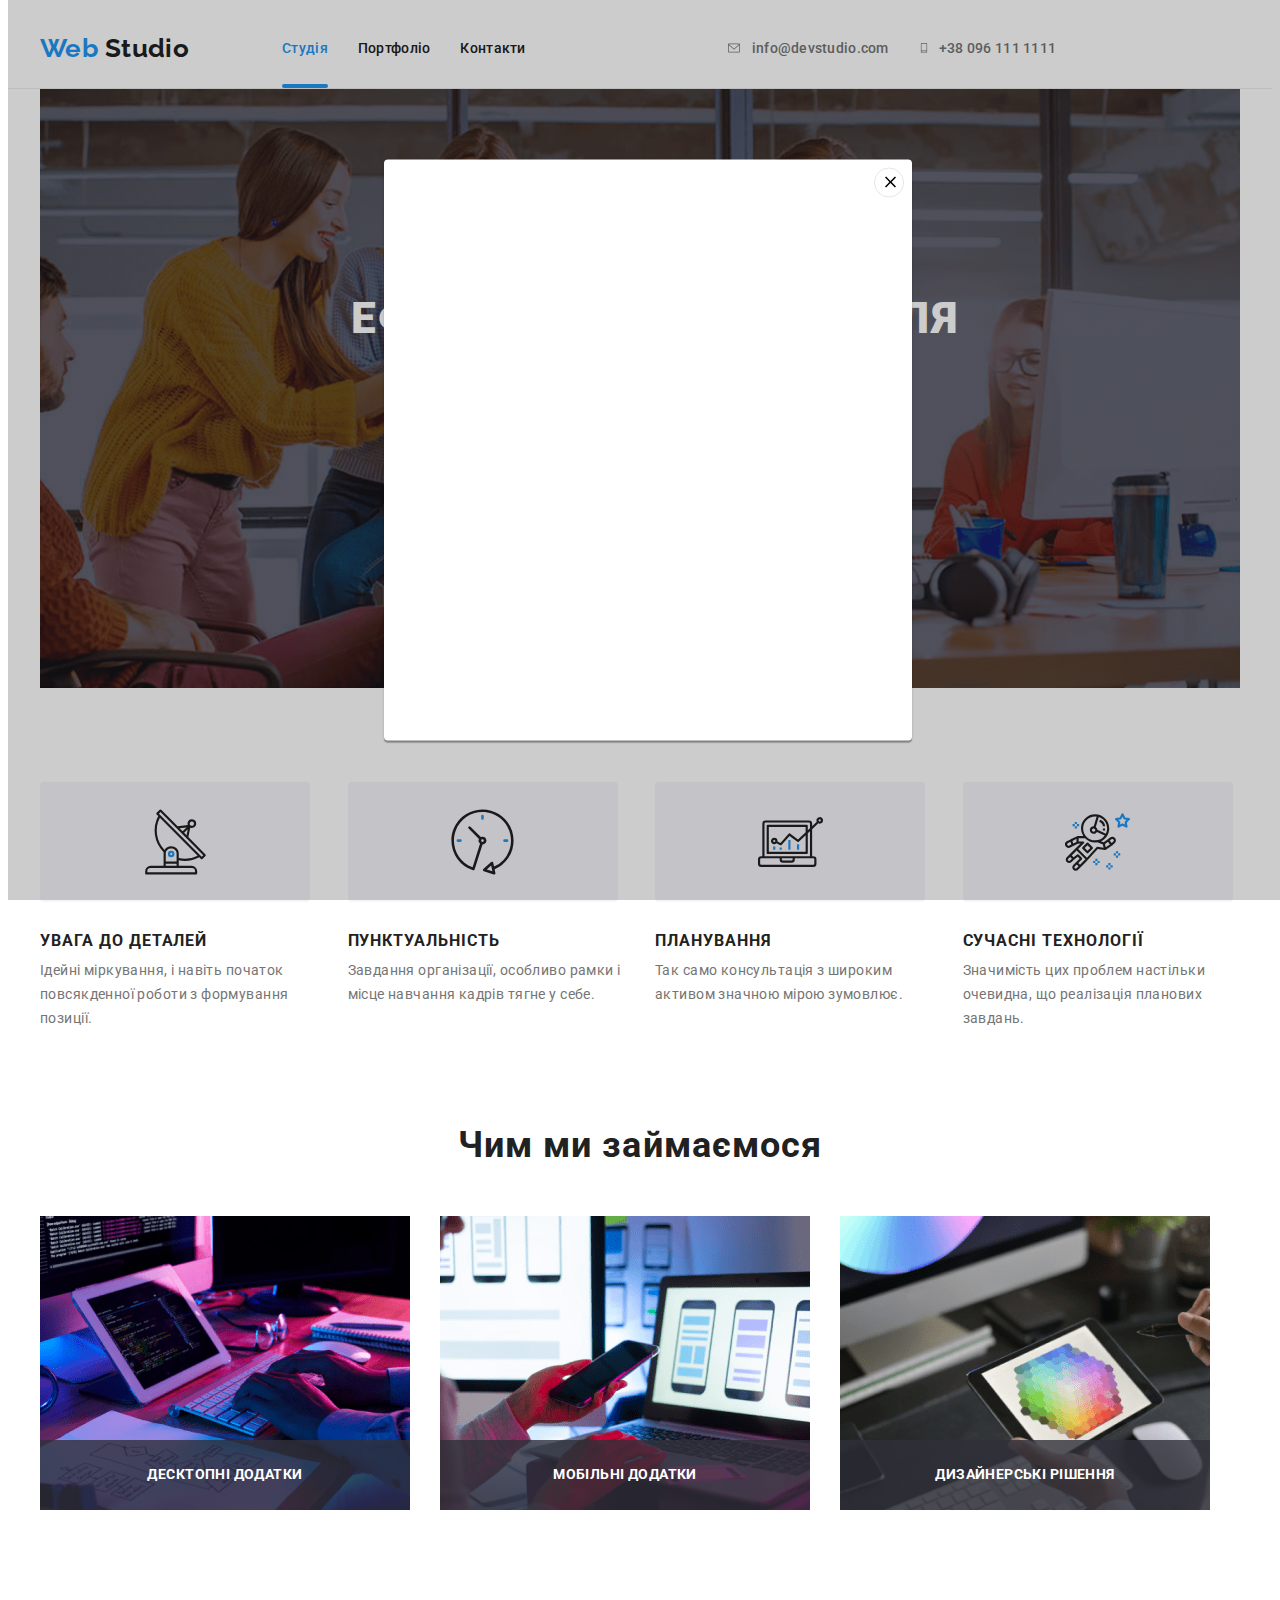
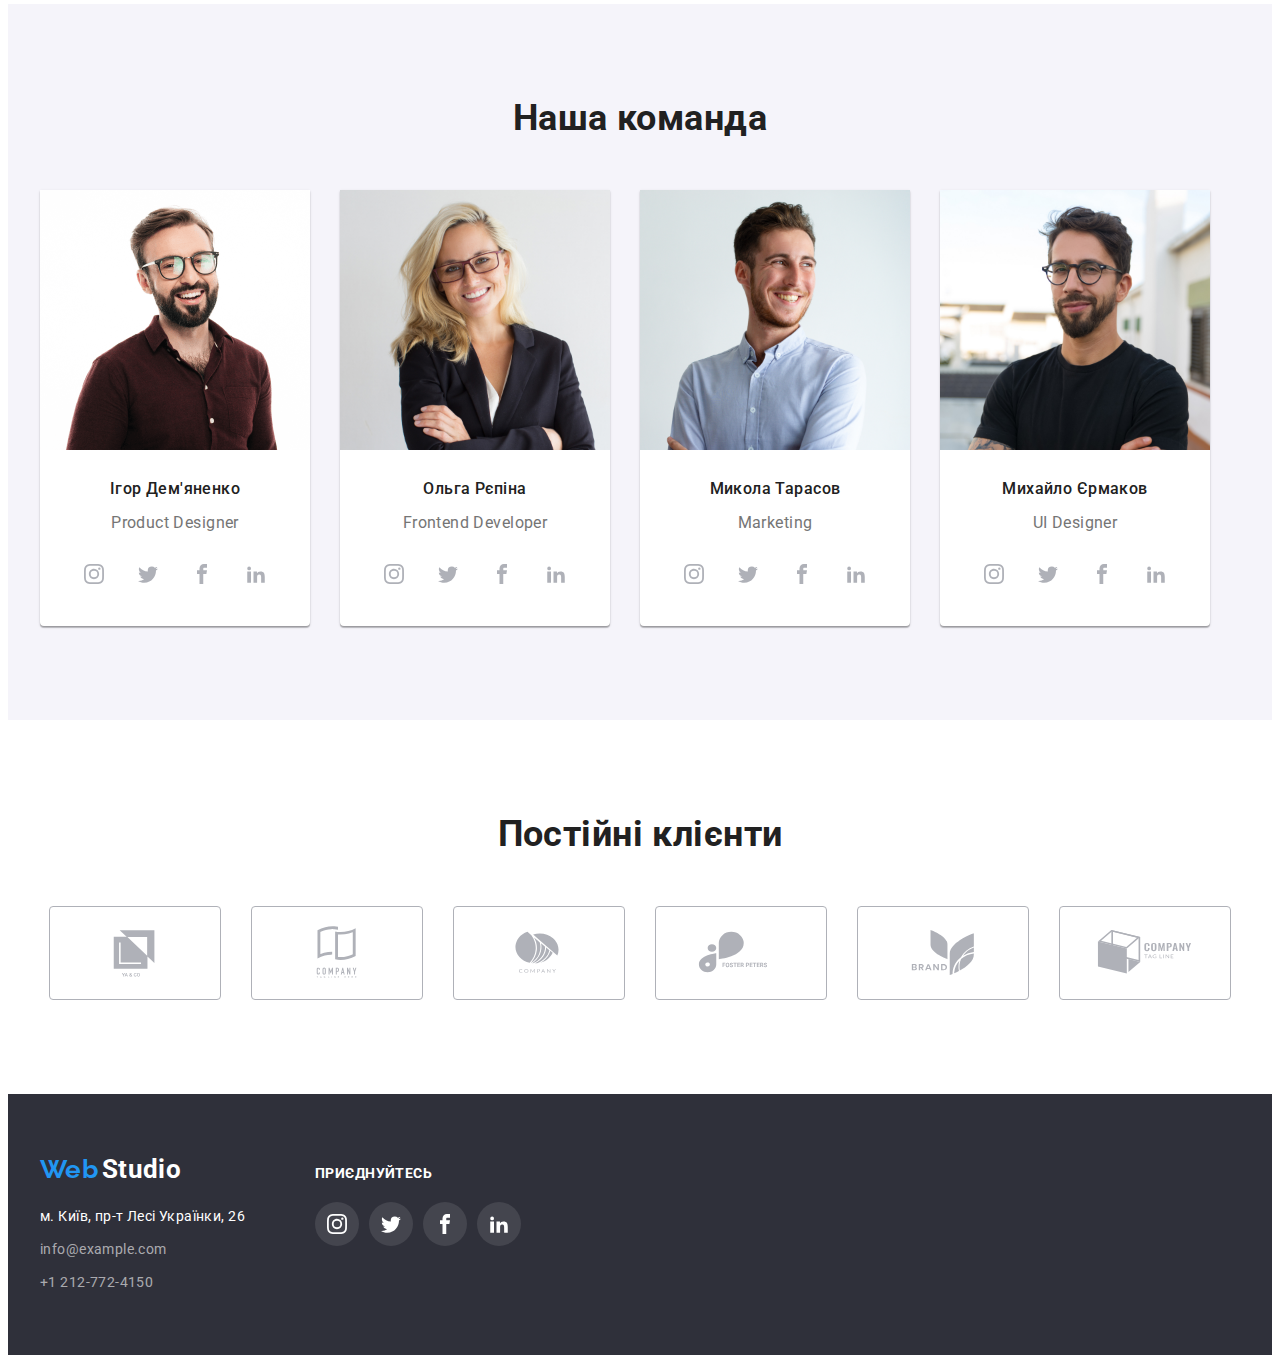
==== commit 5a3f2979: "14" ====
--- a/index.html
+++ b/index.html
@@ -407,7 +407,7 @@
             </div>
         </div>
     </footer>
-    <div class="backdrop" data-modal>
+    <div class="backdrop " data-modal>
         <div class="modal">
             <button type="button" class="modal-close" data-modal-close>
                 <img src="./images/close-black-18dp (2) 1.svg" alt="close">
--- a/css/styles.css
+++ b/css/styles.css
@@ -838,6 +838,9 @@
   background-color: rgba(0, 0, 0, 0.2);
   transition: opacity 300ms linear, 
   visibility 300ms linear;
+  align-items: center;
+  align-content: center;
+  justify-content: center;
 }
 
 .modal {
@@ -853,6 +856,19 @@
   left: 50%;
   transform: translate(-50%, -50%) scaleZ(1);
   transition: transform 300ms linear;
+  align-items: center;
+  align-content: center;
+  justify-content: center;
+}
+
+.modal:hover .modal-close {
+  fill: var(--text-hover-color);
+  background-color: transparent;
+}
+
+.modal-close:hover {
+  fill: var(--text-hover-color);
+  background-color: transparent;
 }
 
 .backdrop.modal {
@@ -862,13 +878,19 @@
 .modal-close {
   width: 30px;
   height: 30px;
-  background: var(--sub-text-color);
+  background: none;
   border: 1px solid rgba(0, 0, 0, 0.1);
   border-radius: 50%;
   position: absolute;
   top: 8px;
   right: 8px;
-}
+  align-items: center;
+  align-content: center;
+  justify-content: center;
+}
+
+
+
 
 .is-hidden {
   opacity: 0;
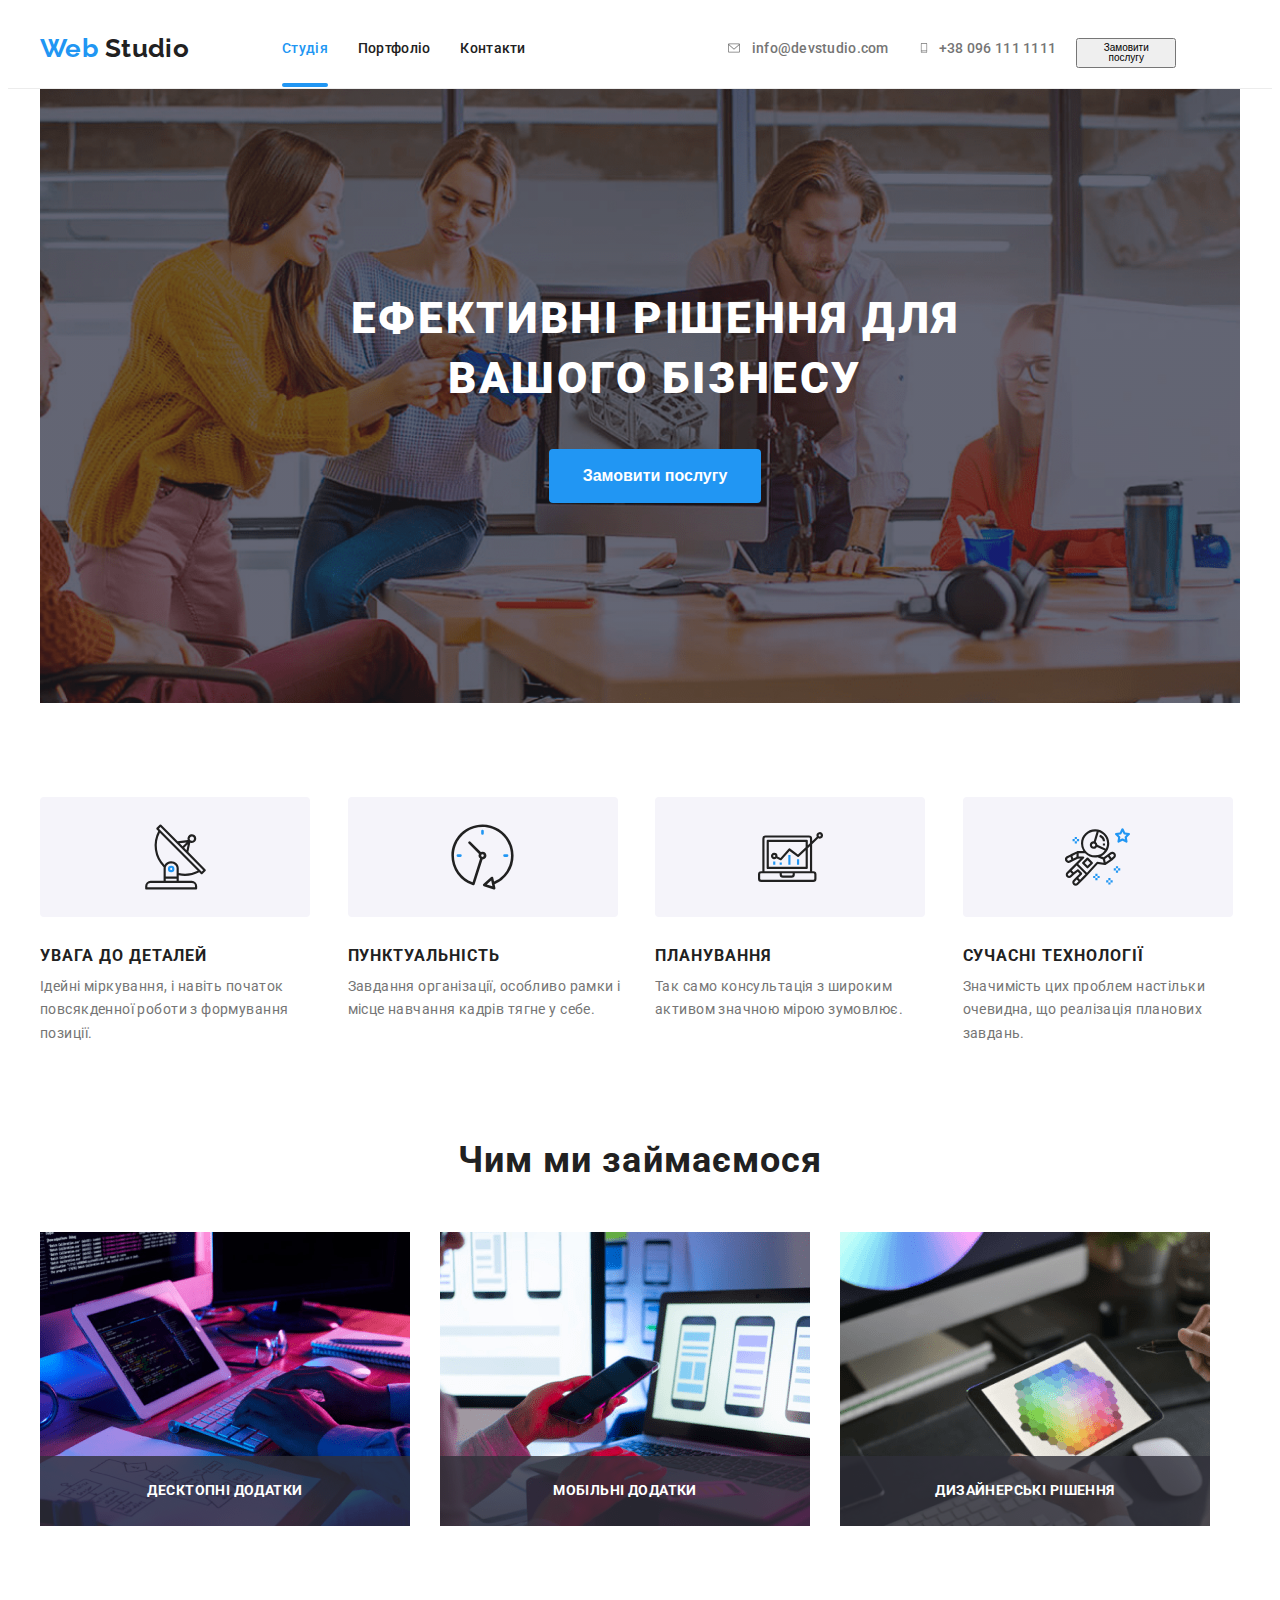
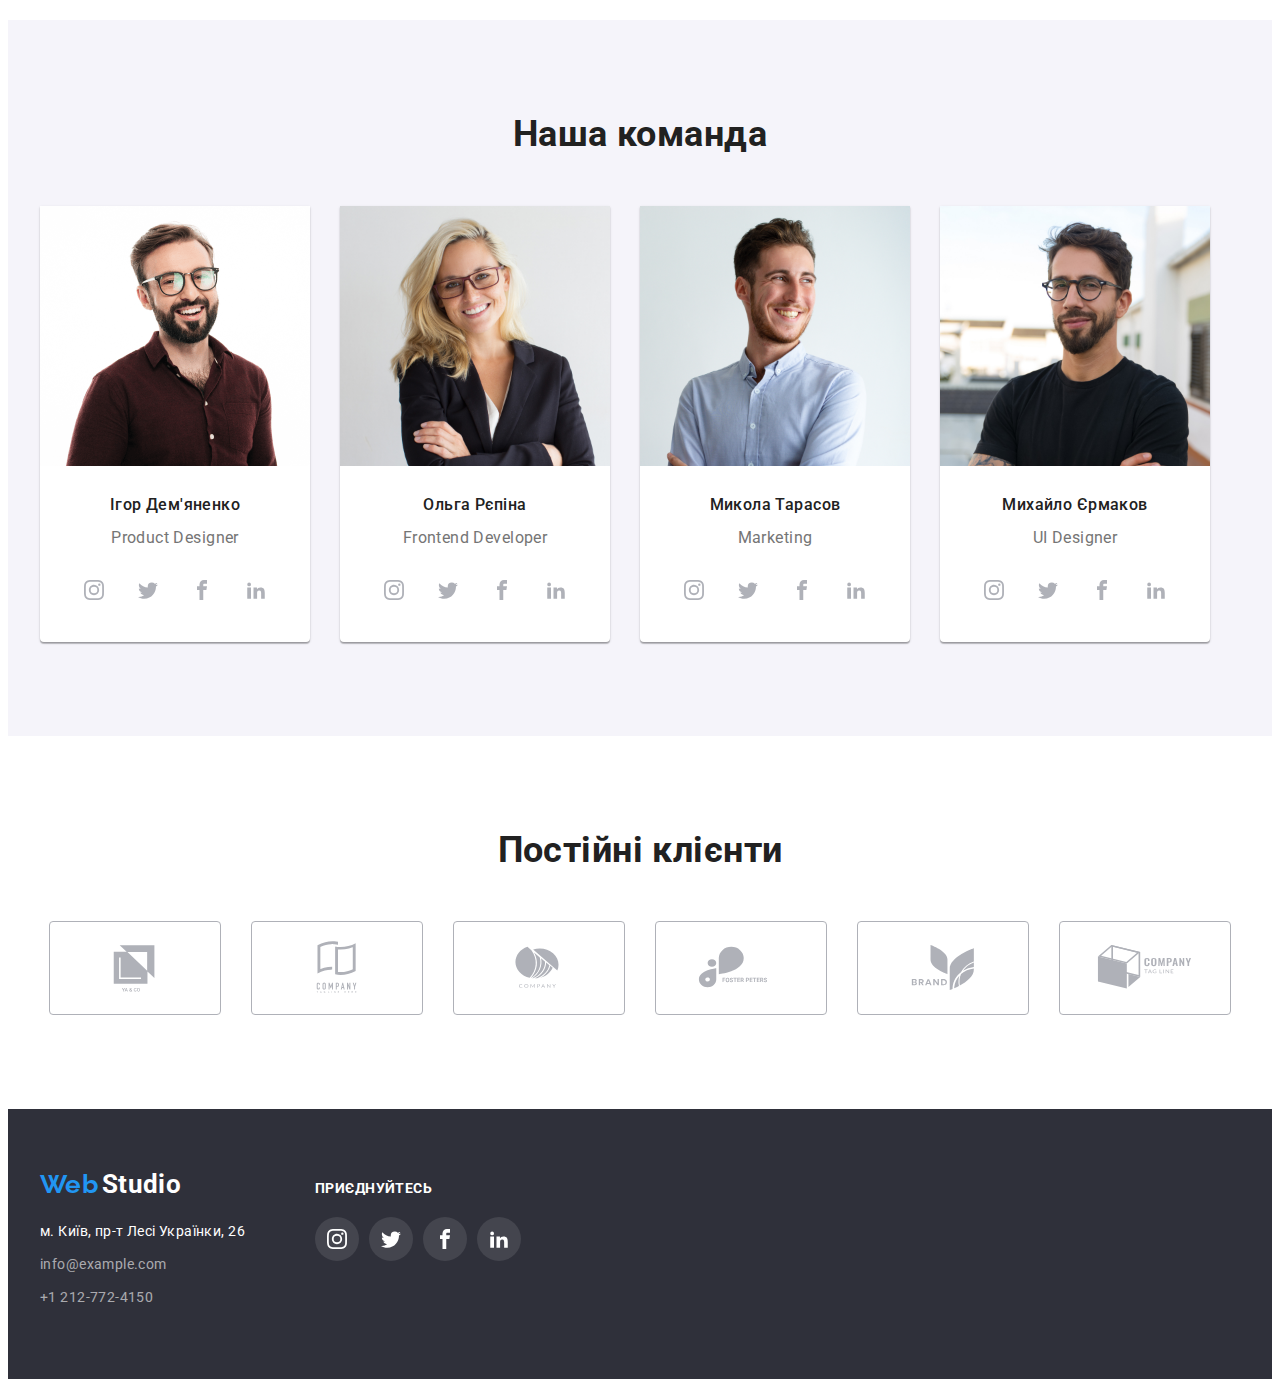
==== commit 7bc6fd31: "15" ====
--- a/index.html
+++ b/index.html
@@ -58,7 +58,7 @@
                     </div>
                 </li>
             </ul>
-            <!-- <button class="header-btn" data-modal-open type="button">Замовити послугу</button> -->
+            <button class="header-btn" data-modal-open type="button">Замовити послугу</button>
         </div>
     </header>
     <main>
@@ -359,10 +359,10 @@
                     <span class="logo-footer-white">Studio</span>
                 </a>
                 <address class="address-footer">
-                    <p class="address">
-                        м. Київ, пр-т Лесі Українки, 26
-                    </p>
                     <ul class="list-footer">
+                        <li class="list-item address">
+                                м. Київ, пр-т Лесі Українки, 26
+                        </li>
                         <li class="list-item-footer">
                             <a class="contact-mail-footer" href="mailto:info@example.com">info@example.com</a>
                         </li>
@@ -407,7 +407,7 @@
             </div>
         </div>
     </footer>
-    <div class="backdrop " data-modal>
+    <div class="backdrop is-hidden" data-modal>
         <div class="modal">
             <button type="button" class="modal-close" data-modal-close>
                 <img src="./images/close-black-18dp (2) 1.svg" alt="close">
--- a/css/styles.css
+++ b/css/styles.css
@@ -123,7 +123,7 @@
   letter-spacing: 0.02em;
   color: var(--main-text-color);
   background-color: transparent;
-  padding: 0 auto;
+  padding-bottom: 30px;
 }
 
 .header-link:hover,
@@ -145,7 +145,7 @@
   width: 100%;
   height: 4px;
   left: 0px;
-  bottom: -32px;
+  bottom: -1px;
   border-radius: 2px;
   position: absolute;
 }
@@ -273,7 +273,7 @@
   fill: var(--text-contact);
 }
 
-/* .header-btn {
+.header-btn {
   font-weight: 400;
   font-size: 10px;
   line-height: 1;
@@ -287,18 +287,18 @@
   width: 100px;
   padding: 10px 12px;
   margin: 30px 20px;
-} */
-
-/* .header-btn:hover,
+}
+
+.header-btn:hover,
 .header-btn:focus {
   color: var(--sub-text-color);
   background-color: var(--text-hover-color);
-} */
-
-/* .header-main:hover .header-btn,
+}
+
+.header-main:hover .header-btn,
 .header-main:focus .header-btn {
   fill: var(--text-hover-color);
-} */
+}
 
 /* --------------HERO---------------- */
 
@@ -334,6 +334,11 @@
 }
 
 .btn-main-index {
+  font-style: normal;
+  font-weight: 700;
+  font-size: 16px;
+  line-height: 1.9;
+  align-items: center;
   margin-top: 30px;
   text-align: center;
   padding: 10px 32px;
@@ -744,6 +749,7 @@
   font-size: 26px;
   line-height: 1.19;
   color: var(--text-hover-color);
+  margin-bottom: 20px;
 }
 
 .logo-footer-white {
@@ -752,6 +758,7 @@
   line-height: 1.19;
   color: var(--text-hover-color);
   color: var(--sub-text-color);
+  margin-bottom: 20px;
 }
 
 .address {
@@ -769,6 +776,7 @@
 
 .list-item-footer {
   list-style: none;
+  margin-bottom: 9px;
 }
 
 .contact-mail-footer,
@@ -859,7 +867,7 @@
   align-items: center;
   align-content: center;
   justify-content: center;
-}
+  }
 
 .modal:hover .modal-close {
   fill: var(--text-hover-color);
@@ -887,9 +895,10 @@
   align-items: center;
   align-content: center;
   justify-content: center;
-}
-
-
+  align-self: center;
+  text-align: center;
+  display: inline-flex;
+}
 
 
 .is-hidden {
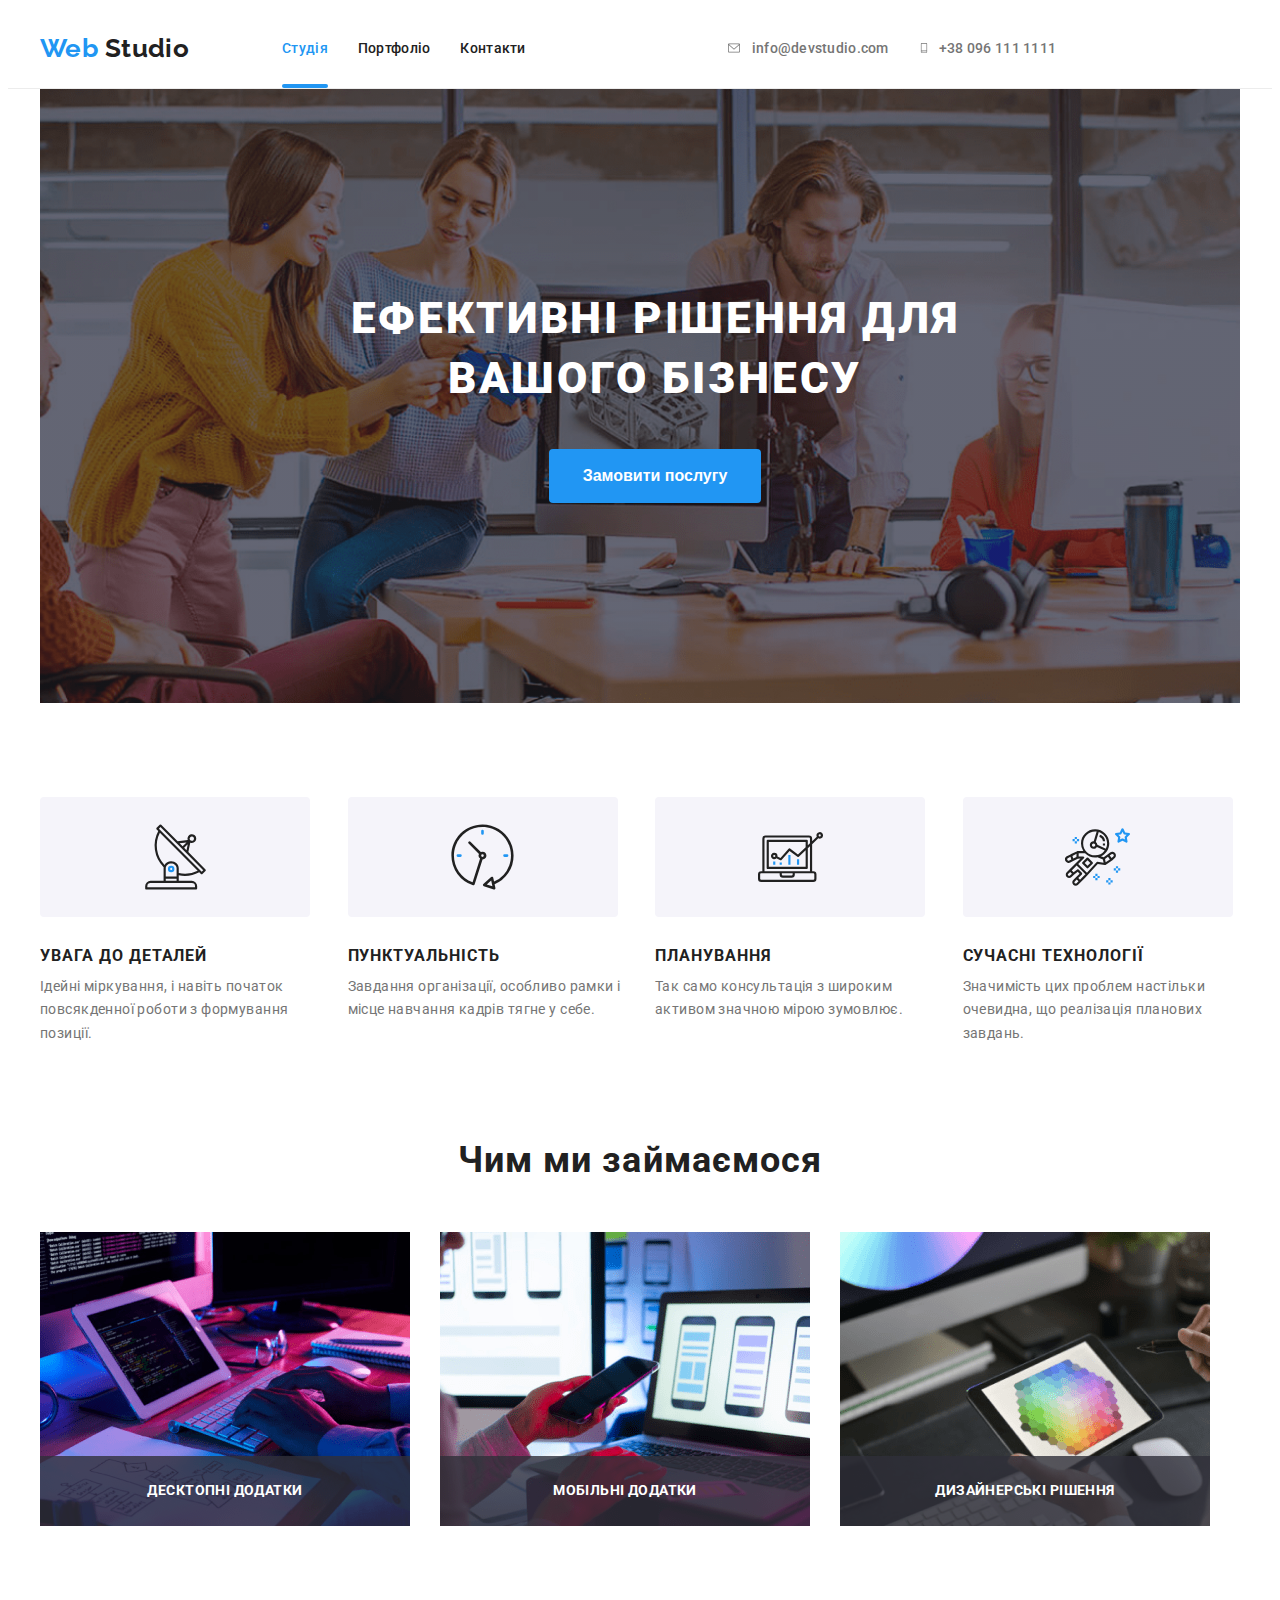
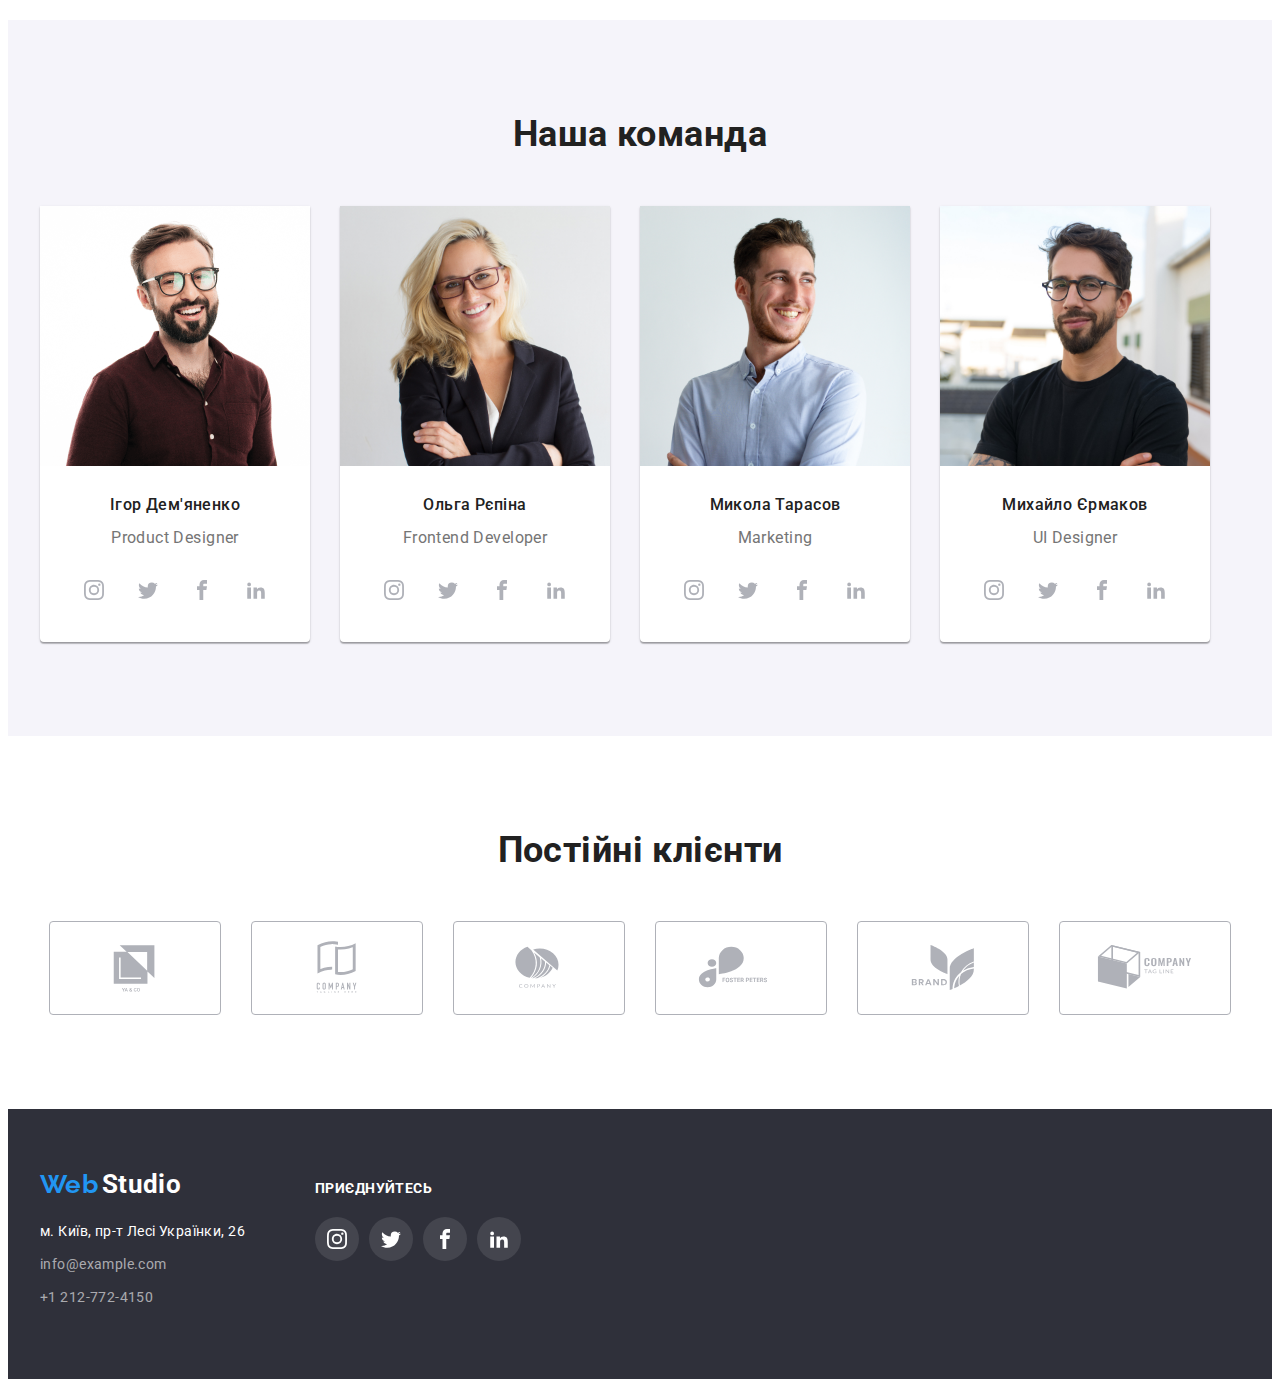
==== commit 28a8943e: "16(" ====
--- a/index.html
+++ b/index.html
@@ -58,7 +58,7 @@
                     </div>
                 </li>
             </ul>
-            <button class="header-btn" data-modal-open type="button">Замовити послугу</button>
+            <button class="header-btn is-hidden" data-modal-open type="button">Замовити послугу</button>
         </div>
     </header>
     <main>
@@ -408,7 +408,7 @@
         </div>
     </footer>
     <div class="backdrop is-hidden" data-modal>
-        <div class="modal">
+        <div class="modal" data-modal>
             <button type="button" class="modal-close" data-modal-close>
                 <img src="./images/close-black-18dp (2) 1.svg" alt="close">
             </button>
--- a/css/styles.css
+++ b/css/styles.css
@@ -145,7 +145,7 @@
   width: 100%;
   height: 4px;
   left: 0px;
-  bottom: -1px;
+  bottom: -2px;
   border-radius: 2px;
   position: absolute;
 }
@@ -373,8 +373,8 @@
   display: flex;
   gap: 8px;
   justify-content: center;
-  margin-top: 94px;
-  margin-bottom: 56px;
+  padding-top: 94px;
+  padding-bottom: 56px;
 }
 
 .btn-main {
@@ -420,6 +420,7 @@
   list-style: none;
   background: #ffffff;
   width: 370px;
+  display: block;
 }
 
 .portfolio-item-link {
@@ -428,8 +429,9 @@
 
 .portfolio-item-link:hover,
 :focus {
-  box-shadow: 0px 1px 1px rgba(0, 0, 0, 0.12), 0px 4px 4px rgba(0, 0, 0, 0.06),
-    1px 4px 6px rgba(0, 0, 0, 0.16);
+  box-shadow: 0px 1px 1px rgba(0, 0, 0, 0.12), 
+  0px 4px 4px rgba(0, 0, 0, 0.06),
+  1px 4px 6px rgba(0, 0, 0, 0.16);
 }
 
 .portfolio-item-link:hover .image-text-port {
@@ -460,6 +462,7 @@
   padding: 20px 24px;
   border: 1px solid #eeeeee;
   border-top: 0;
+  display: block;
 }
 
 .title-port {
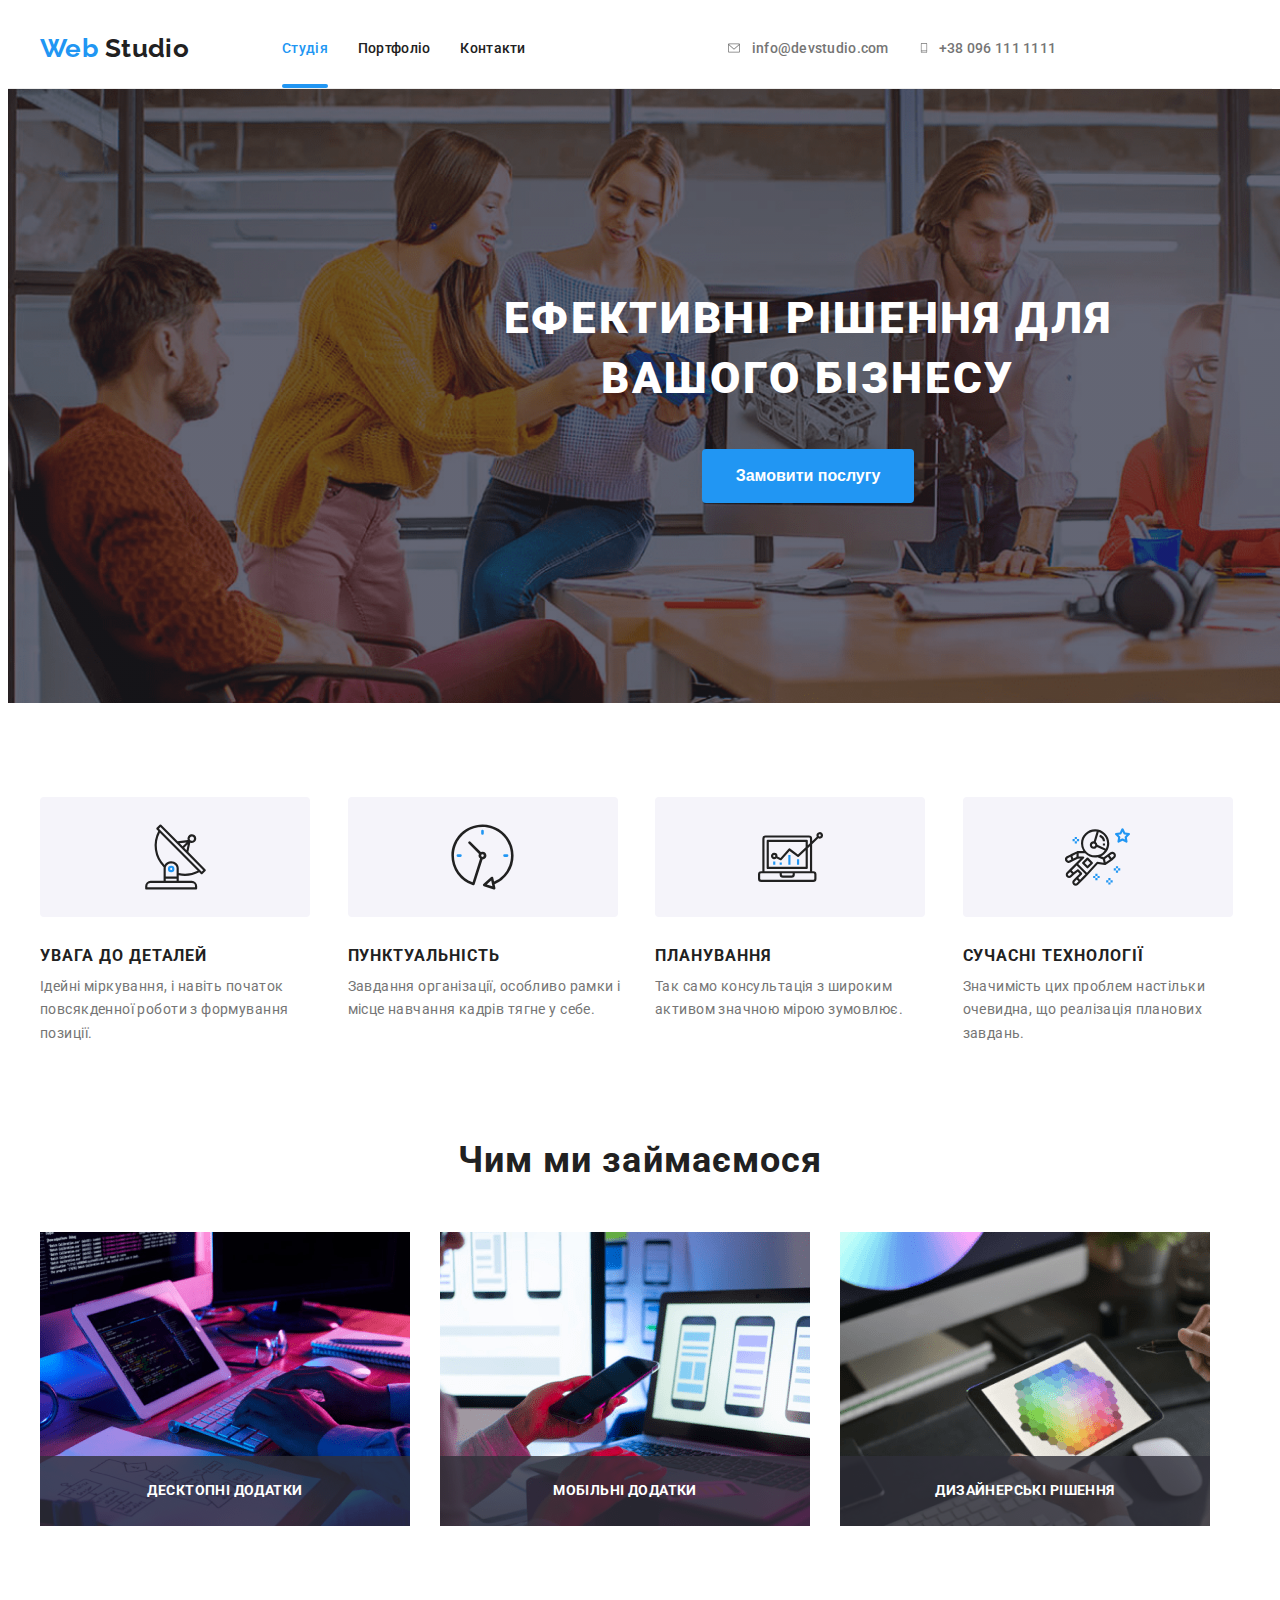
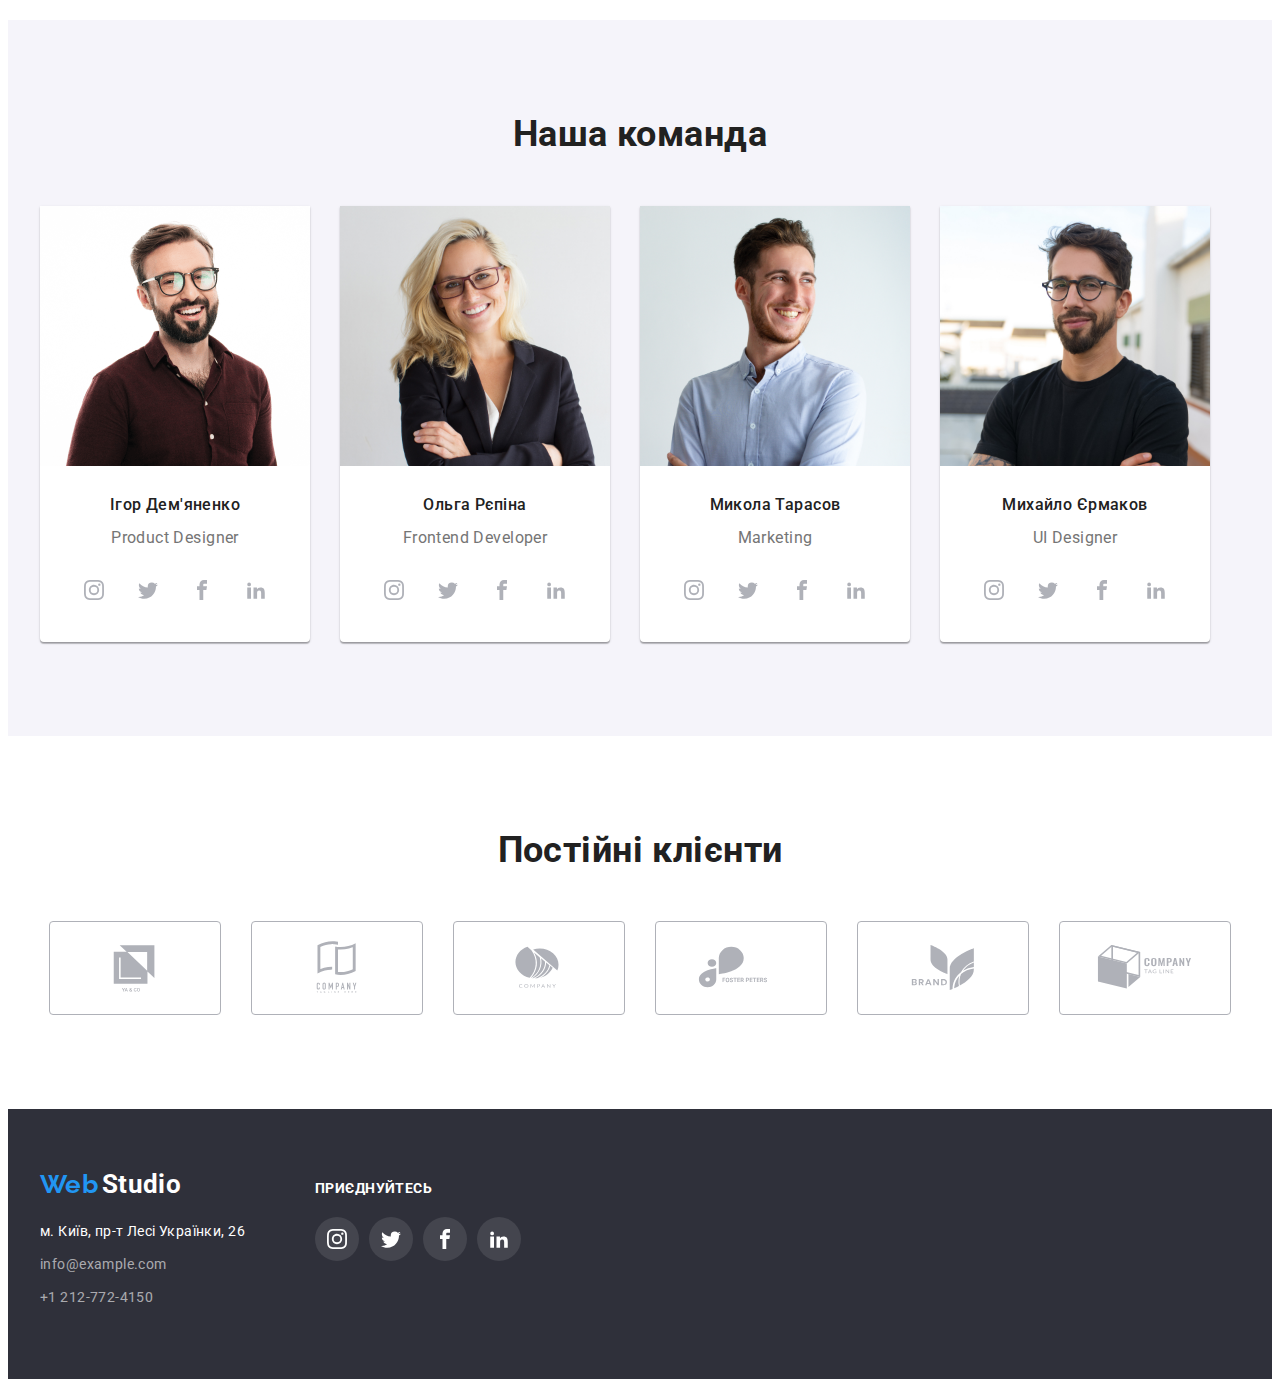
==== commit 8d351e35: "16" ====
--- a/index.html
+++ b/index.html
@@ -58,7 +58,6 @@
                     </div>
                 </li>
             </ul>
-            <button class="header-btn is-hidden" data-modal-open type="button">Замовити послугу</button>
         </div>
     </header>
     <main>
@@ -410,7 +409,7 @@
     <div class="backdrop is-hidden" data-modal>
         <div class="modal" data-modal>
             <button type="button" class="modal-close" data-modal-close>
-                <img src="./images/close-black-18dp (2) 1.svg" alt="close">
+                <img src="./images/close-black-18dp (2) 1.svg" alt="close" data-modal-close>
             </button>
         </div>
     </div>
--- a/css/styles.css
+++ b/css/styles.css
@@ -273,33 +273,6 @@
   fill: var(--text-contact);
 }
 
-.header-btn {
-  font-weight: 400;
-  font-size: 10px;
-  line-height: 1;
-  text-align: center;
-  cursor: pointer;
-  display: flex;
-  align-items: center;
-  gap: 10px;
-  fill: var(--text-contact);
-  height: 30px;
-  width: 100px;
-  padding: 10px 12px;
-  margin: 30px 20px;
-}
-
-.header-btn:hover,
-.header-btn:focus {
-  color: var(--sub-text-color);
-  background-color: var(--text-hover-color);
-}
-
-.header-main:hover .header-btn,
-.header-main:focus .header-btn {
-  fill: var(--text-hover-color);
-}
-
 /* --------------HERO---------------- */
 
 .hero {
@@ -314,7 +287,7 @@
   background-size: cover;
   background-position: center;
   background-repeat: no-repeat;
-  width: 1200px;
+  width: 1600px;
   justify-content: center;
   align-items: center;
   margin: 0 auto;
@@ -413,7 +386,7 @@
   justify-content: center;
   flex-wrap: wrap;
   align-items: center;
-  margin-bottom: 94px;
+  padding-bottom: 94px;
 }
 
 .list-item-portfolio {
